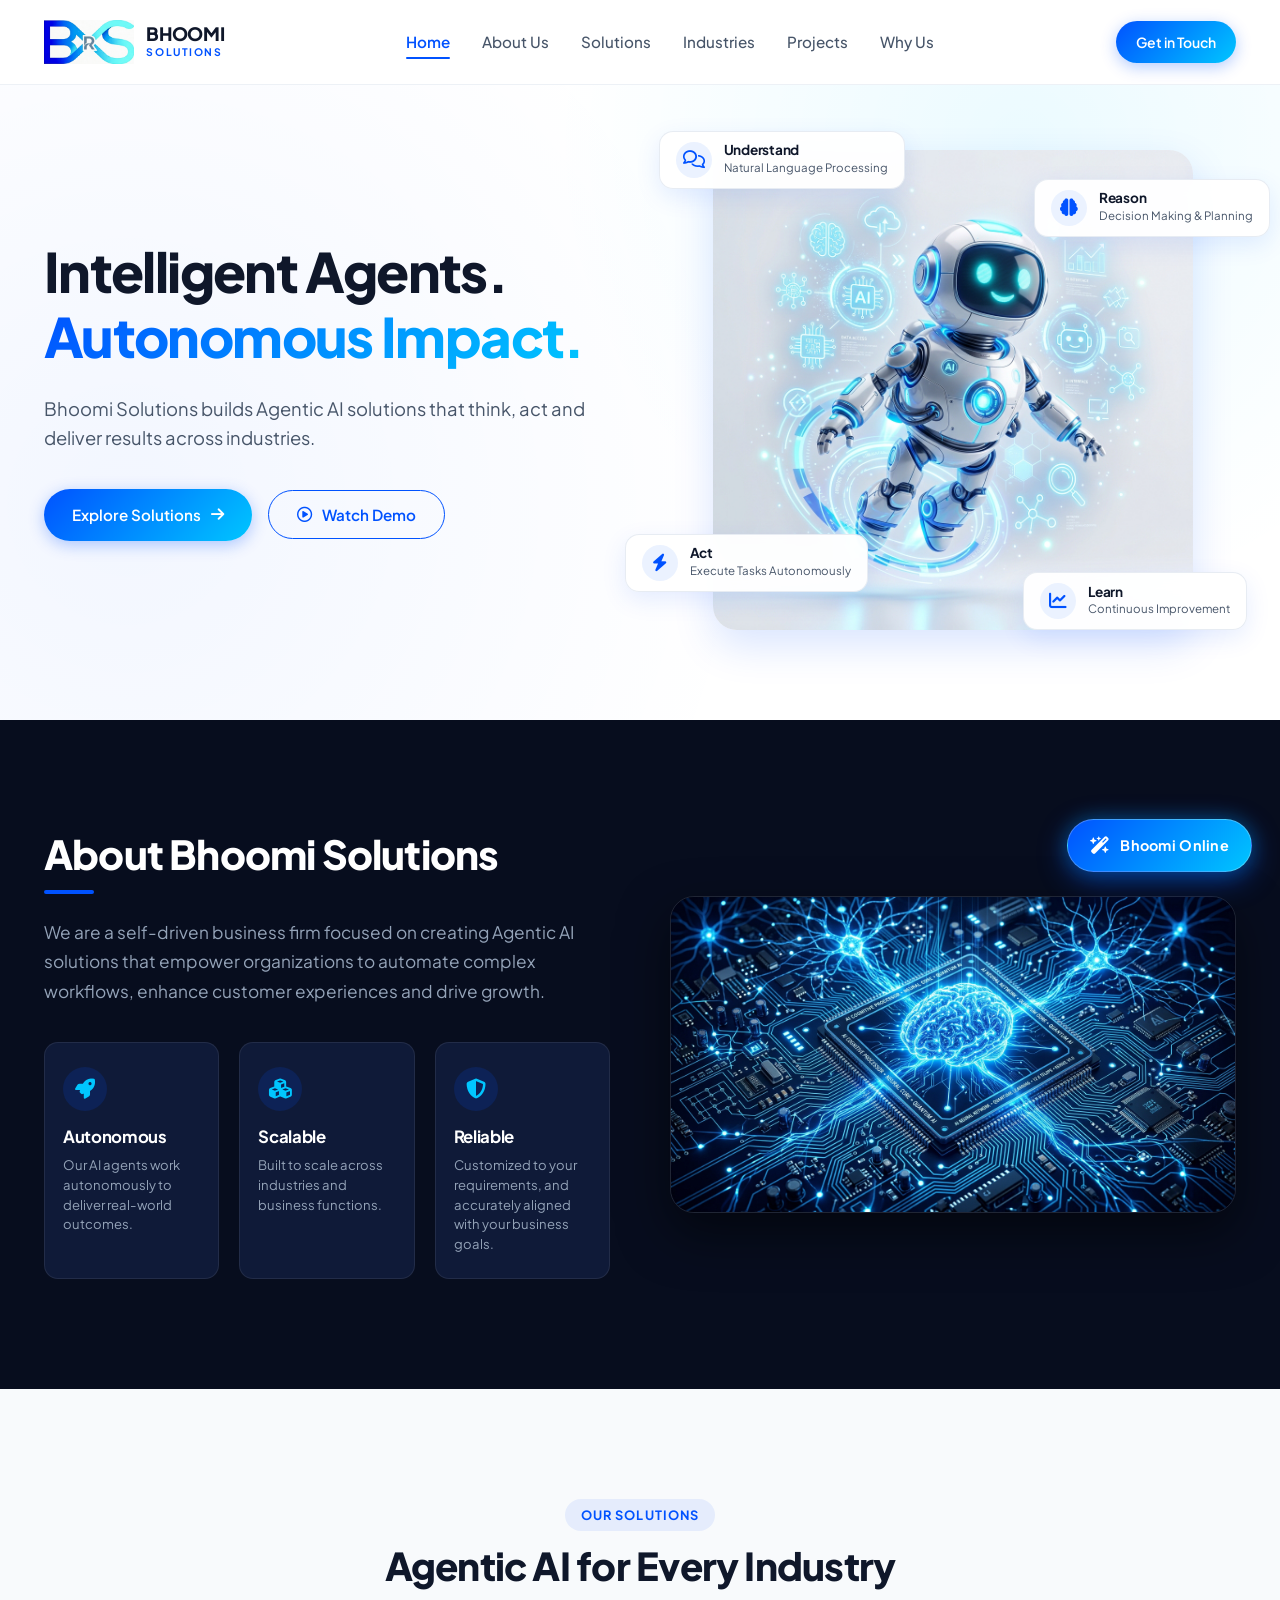
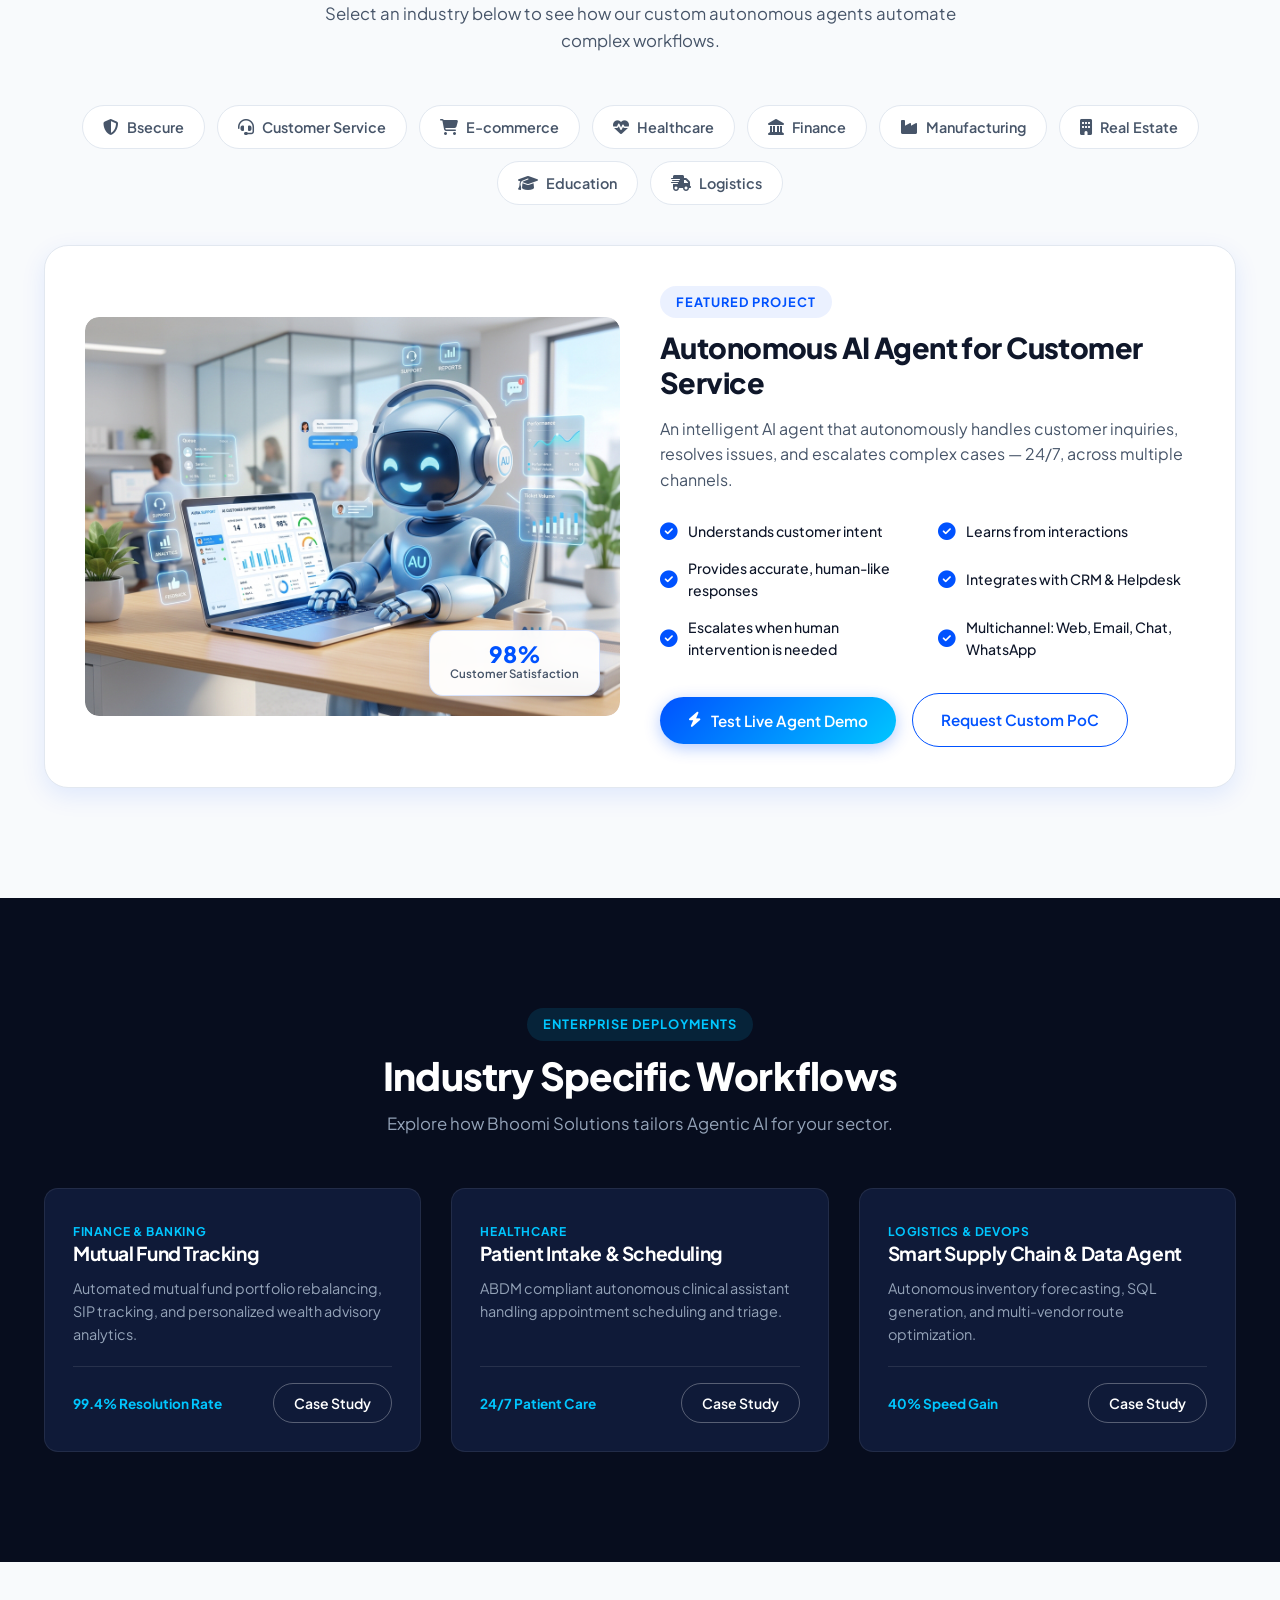
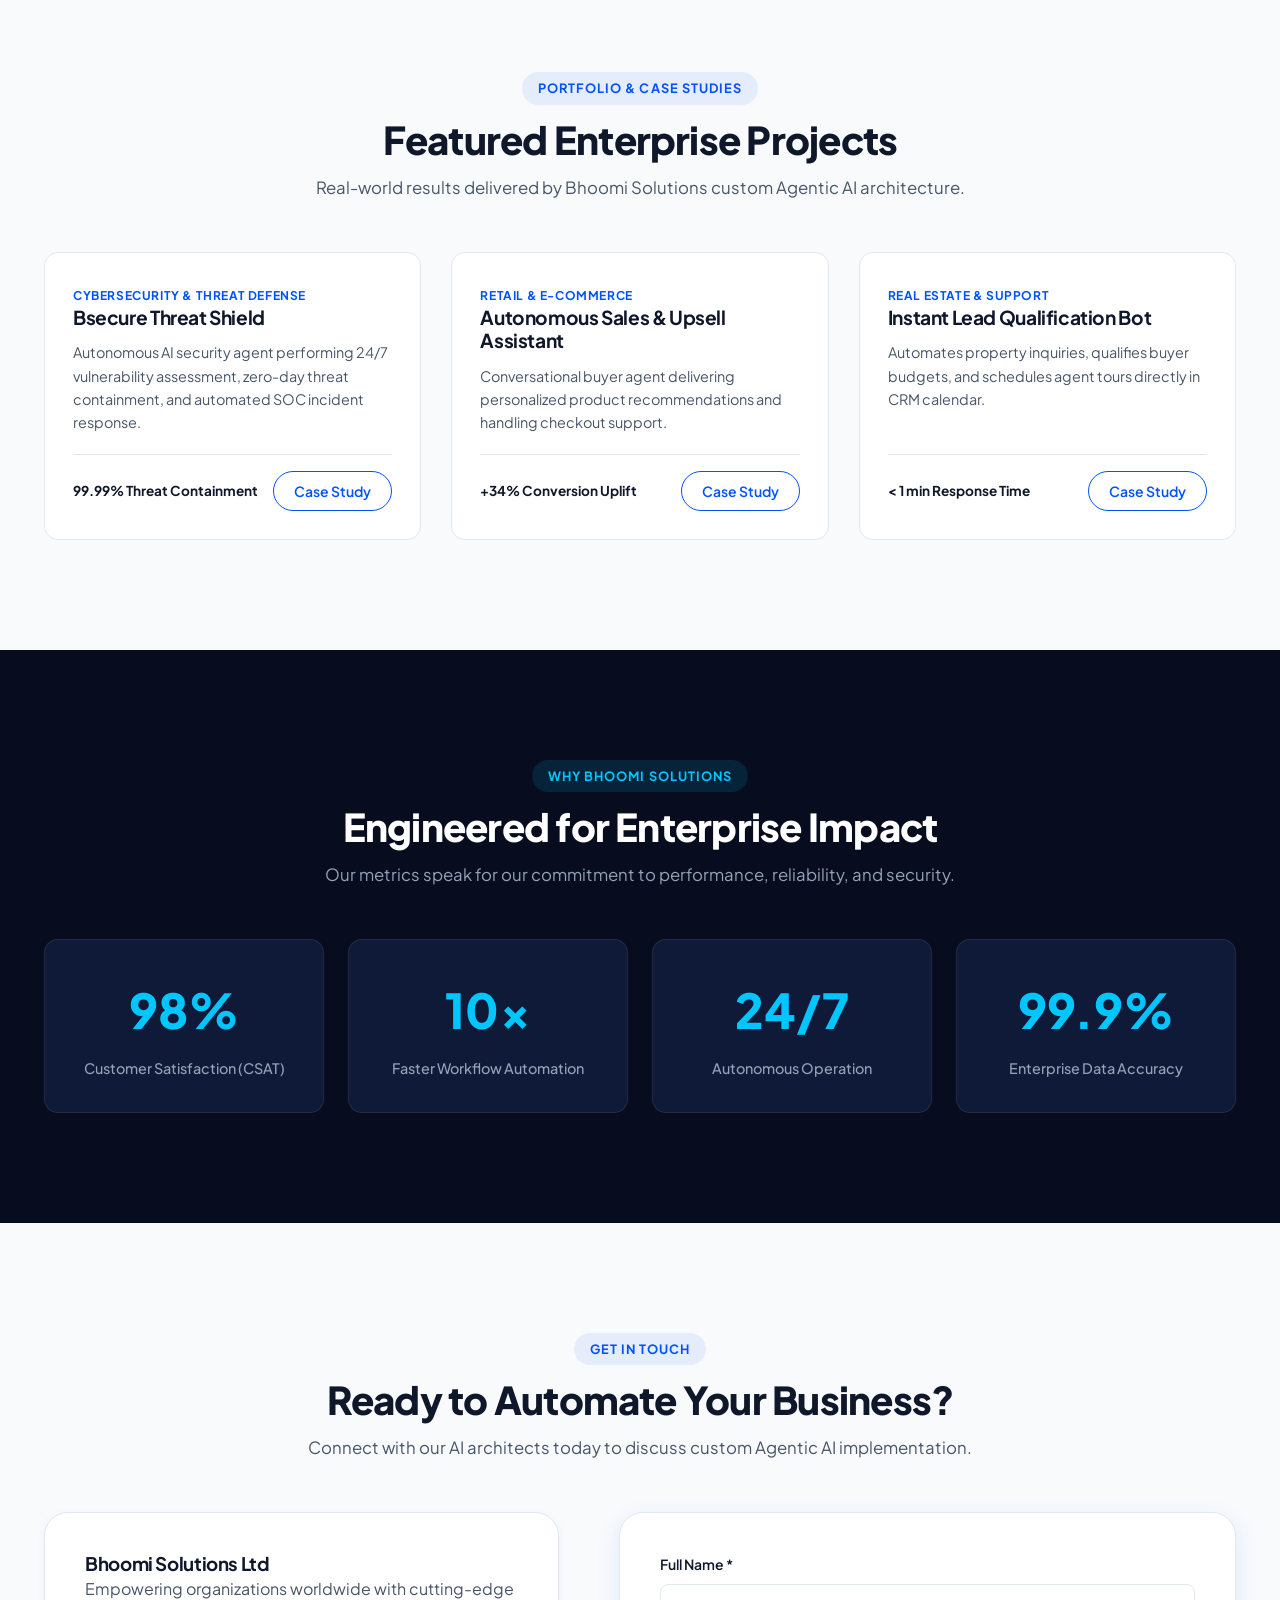
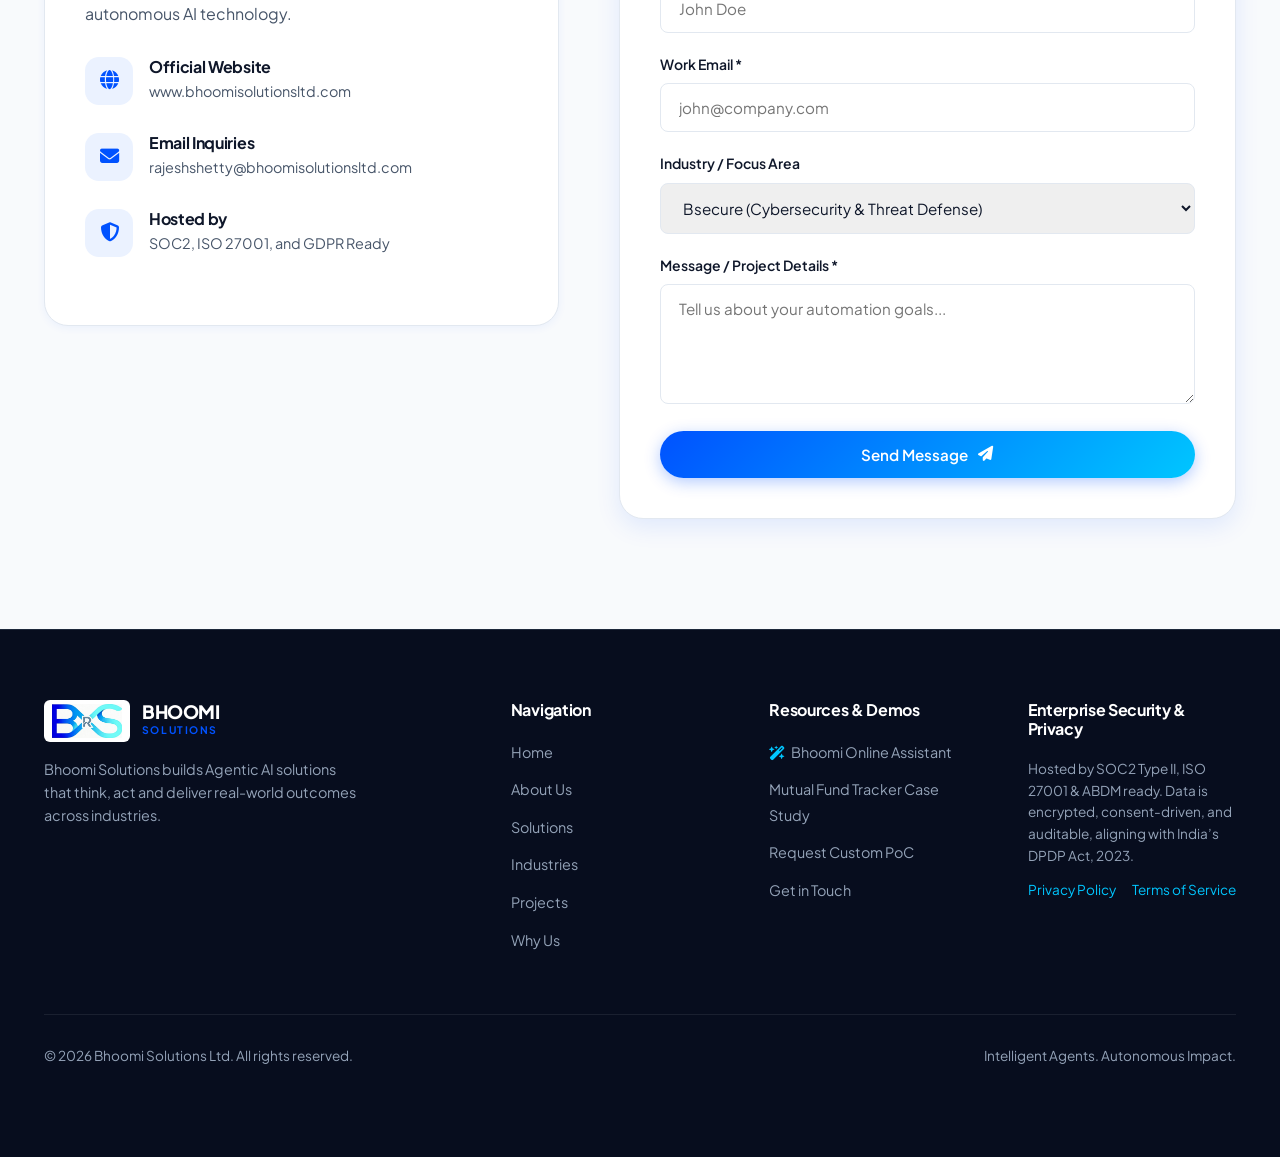
==== index.html @ 442f0873 "Add files via upload" ====
<!DOCTYPE html>
<html lang="en">
<head>
  <meta charset="UTF-8">
  <meta name="viewport" content="width=device-width, initial-scale=1.0">
  <title>Bhoomi Solutions | Intelligent Agents. Autonomous Impact.</title>
  <meta name="description" content="Bhoomi Solutions builds Agentic AI solutions that think, act, and deliver real-world autonomous outcomes across industries.">
  <meta name="keywords" content="Agentic AI, AI Solutions, Autonomous AI Agents, Enterprise Automation, Bhoomi Solutions">
  
  <!-- Canonical URL -->
  <link rel="canonical" href="https://www.bhoomisolutionsltd.com/">

  <!-- Open Graph / Social Media Preview Meta Tags -->
  <meta property="og:type" content="website">
  <meta property="og:url" content="https://www.bhoomisolutionsltd.com">
  <meta property="og:site_name" content="Bhoomi Solutions Ltd">
  <meta property="og:title" content="Bhoomi Solutions | Intelligent Agents. Autonomous Impact.">
  <meta property="og:description" content="Bhoomi Solutions builds Agentic AI solutions that think, act, and deliver real-world autonomous outcomes across industries.">
  <meta property="og:image" content="https://www.bhoomisolutionsltd.com/assets/images/bhoomi_logo.png">
  <meta name="twitter:card" content="summary_large_image">
  <meta name="twitter:title" content="Bhoomi Solutions | Intelligent Agents. Autonomous Impact.">
  <meta name="twitter:description" content="Bhoomi Solutions builds Agentic AI solutions that think, act, and deliver real-world autonomous outcomes across industries.">
  <meta name="twitter:image" content="https://www.bhoomisolutionsltd.com/assets/images/bhoomi_logo.png">

  <!-- Font Awesome Icons -->
  <link rel="stylesheet" href="https://cdnjs.cloudflare.com/ajax/libs/font-awesome/6.5.1/css/all.min.css" crossorigin="anonymous" referrerpolicy="no-referrer">
  <!-- Favicon -->
  <link rel="icon" type="image/png" href="assets/images/bhoomi_logo.png">
  <link rel="apple-touch-icon" href="assets/images/bhoomi_logo.png">
  
  <!-- JSON-LD Structured Data Schema for Google Rich Snippets -->
  <script type="application/ld+json">
  {
    "@context": "https://schema.org",
    "@type": "Organization",
    "name": "Bhoomi Solutions Ltd",
    "url": "https://www.bhoomisolutionsltd.com",
    "logo": "https://www.bhoomisolutionsltd.com/assets/images/bhoomi_logo.png",
    "description": "Bhoomi Solutions builds Agentic AI solutions that think, act, and deliver real-world autonomous outcomes across industries.",
    "email": "rajeshshetty@bhoomisolutionsltd.com",
    "knowsAbout": ["Agentic AI", "Autonomous AI Agents", "Mutual Fund Tracking AI", "ABDM Compliant Healthcare AI", "DPDP Act 2023 Security"],
    "sameAs": []
  }
  </script>

  <!-- Vercel Web Analytics & Speed Insights -->
  <script defer src="/_vercel/insights/script.js"></script>
  <script defer src="/_vercel/speed-insights/script.js"></script>

  <!-- Stylesheet -->
  <link rel="stylesheet" href="styles.css">
</head>
<body>

  <!-- HEADER / NAVBAR -->
  <header class="header" id="header">
    <div class="container nav-container">
      <a href="#home" class="logo">
        <div class="logo-icon">
          <img src="assets/images/bhoomi_logo.png" alt="Bhoomi Solutions Logo" class="brand-logo-img">
        </div>
        <div class="logo-text">
          <span class="logo-title">BHOOMI</span>
          <span class="logo-sub">SOLUTIONS</span>
        </div>
      </a>

      <!-- Header Tabs (Navigation Links) -->
      <ul class="nav-links" id="nav-links">
        <li><a href="#home" class="nav-link active">Home</a></li>
        <li><a href="#about" class="nav-link">About Us</a></li>
        <li><a href="#solutions" class="nav-link">Solutions</a></li>
        <li><a href="#industries" class="nav-link">Industries</a></li>
        <li><a href="#projects" class="nav-link">Projects</a></li>
        <li><a href="#why-us" class="nav-link">Why Us</a></li>
      </ul>

      <div class="nav-actions">
        <a href="#contact" class="btn btn-primary btn-sm">Get in Touch</a>
        <button class="mobile-toggle" id="mobile-toggle" aria-label="Toggle Menu">
          <i class="fa-solid fa-bars"></i>
        </button>
      </div>
    </div>
  </header>

  <!-- HERO SECTION -->
  <section class="hero" id="home">
    <div class="container hero-grid">
      <div class="hero-content">
        <h1 class="hero-title">
          Intelligent Agents. <br>
          <span class="text-gradient">Autonomous Impact.</span>
        </h1>
        <p class="hero-subtitle">
          Bhoomi Solutions builds Agentic AI solutions that think, act and deliver results across industries.
        </p>
        <div class="hero-cta">
          <a href="#solutions" class="btn btn-primary">
            Explore Solutions <i class="fa-solid fa-arrow-right"></i>
          </a>
          <button class="btn btn-outline" onclick="openDemoModal()">
            <i class="fa-regular fa-circle-play"></i> Watch Demo
          </button>
        </div>
      </div>

      <!-- Hero Visual with Interactive AI Nodes -->
      <div class="hero-visual-wrapper">
        <img src="assets/images/hero_robot.jpg" alt="Bhoomi Solutions AI Robot Mascot" class="hero-mascot-img">
        
        <!-- Node 1: Understand -->
        <div class="ai-node node-understand">
          <div class="ai-node-icon"><i class="fa-regular fa-comments"></i></div>
          <div class="ai-node-text">
            <h5>Understand</h5>
            <p>Natural Language Processing</p>
          </div>
        </div>

        <!-- Node 2: Reason -->
        <div class="ai-node node-reason">
          <div class="ai-node-icon"><i class="fa-solid fa-brain"></i></div>
          <div class="ai-node-text">
            <h5>Reason</h5>
            <p>Decision Making & Planning</p>
          </div>
        </div>

        <!-- Node 3: Act -->
        <div class="ai-node node-act">
          <div class="ai-node-icon"><i class="fa-solid fa-bolt"></i></div>
          <div class="ai-node-text">
            <h5>Act</h5>
            <p>Execute Tasks Autonomously</p>
          </div>
        </div>

        <!-- Node 4: Learn -->
        <div class="ai-node node-learn">
          <div class="ai-node-icon"><i class="fa-solid fa-chart-line"></i></div>
          <div class="ai-node-text">
            <h5>Learn</h5>
            <p>Continuous Improvement</p>
          </div>
        </div>
      </div>
    </div>
  </section>

  <!-- ABOUT SECTION (DARK NAVY THEME) -->
  <section class="section-dark" id="about">
    <div class="container about-grid">
      <div class="about-content">
        <h2 class="about-title">About Bhoomi Solutions</h2>
        <div class="title-underline"></div>
        <p class="about-description">
          We are a self-driven business firm focused on creating Agentic AI solutions that empower organizations to automate complex workflows, enhance customer experiences and drive growth.
        </p>

        <div class="about-pillars">
          <!-- Pillar 1 -->
          <div class="pillar-card">
            <div class="pillar-icon"><i class="fa-solid fa-rocket"></i></div>
            <h4 class="pillar-title">Autonomous</h4>
            <p class="pillar-text">Our AI agents work autonomously to deliver real-world outcomes.</p>
          </div>
          <!-- Pillar 2 -->
          <div class="pillar-card">
            <div class="pillar-icon"><i class="fa-solid fa-cubes"></i></div>
            <h4 class="pillar-title">Scalable</h4>
            <p class="pillar-text">Built to scale across industries and business functions.</p>
          </div>
          <!-- Pillar 3 -->
          <div class="pillar-card">
            <div class="pillar-icon"><i class="fa-solid fa-shield-halved"></i></div>
            <h4 class="pillar-title">Reliable</h4>
            <p class="pillar-text">Customized to your requirements, and accurately aligned with your business goals.</p>
          </div>
        </div>
      </div>

      <div class="about-visual-container">
        <img src="assets/images/about_chip.jpg" alt="Bhoomi Solutions Neural Chip Processor" class="about-chip-img" loading="lazy">
      </div>
    </div>
  </section>

  <!-- SOLUTIONS & INDUSTRIES SECTION -->
  <section class="section-light" id="solutions">
    <div class="container">
      <div class="section-header">
        <span class="pill-badge">OUR SOLUTIONS</span>
        <h2 class="section-title">Agentic AI for Every Industry</h2>
        <p class="section-subtitle">Select an industry below to see how our custom autonomous agents automate complex workflows.</p>
      </div>

      <!-- Industry Tabs Navigation Switcher -->
      <div class="tabs-navigation" id="industry-tabs">
        <button class="tab-btn" data-industry="bsecure">
          <i class="fa-solid fa-shield-halved"></i> Bsecure
        </button>
        <button class="tab-btn" data-industry="customer-service">
          <i class="fa-solid fa-headset"></i> Customer Service
        </button>
        <button class="tab-btn" data-industry="ecommerce">
          <i class="fa-solid fa-cart-shopping"></i> E-commerce
        </button>
        <button class="tab-btn" data-industry="healthcare">
          <i class="fa-solid fa-heart-pulse"></i> Healthcare
        </button>
        <button class="tab-btn" data-industry="finance">
          <i class="fa-solid fa-landmark"></i> Finance
        </button>
        <button class="tab-btn" data-industry="manufacturing">
          <i class="fa-solid fa-industry"></i> Manufacturing
        </button>
        <button class="tab-btn" data-industry="realestate">
          <i class="fa-solid fa-building"></i> Real Estate
        </button>
        <button class="tab-btn" data-industry="education">
          <i class="fa-solid fa-graduation-cap"></i> Education
        </button>
        <button class="tab-btn" data-industry="logistics">
          <i class="fa-solid fa-truck-fast"></i> Logistics
        </button>
      </div>

      <!-- Dynamic Featured Project Showcase Card -->
      <div class="featured-card" id="featured-card">
        <div class="featured-visual">
          <img src="assets/images/featured_bot.jpg" alt="Autonomous AI Agent Showcase" class="featured-img" id="featured-img" loading="lazy">
          <div class="metric-badge-floating">
            <div class="val" id="metric-val">98%</div>
            <div class="lbl" id="metric-lbl">Customer Satisfaction</div>
          </div>
        </div>

        <div class="featured-content">
          <span class="pill-badge" id="featured-pill">FEATURED PROJECT</span>
          <h3 id="featured-title">Autonomous AI Agent for Customer Service</h3>
          <p class="featured-desc" id="featured-desc">
            An intelligent AI agent that autonomously handles customer inquiries, resolves issues, and escalates complex cases — 24/7, across multiple channels.
          </p>

          <div class="checklist-grid" id="checklist-grid">
            <div class="check-item"><i class="fa-solid fa-circle-check"></i> <span>Understands customer intent</span></div>
            <div class="check-item"><i class="fa-solid fa-circle-check"></i> <span>Learns from interactions</span></div>
            <div class="check-item"><i class="fa-solid fa-circle-check"></i> <span>Provides accurate, human-like responses</span></div>
            <div class="check-item"><i class="fa-solid fa-circle-check"></i> <span>Integrates with CRM & Helpdesk</span></div>
            <div class="check-item"><i class="fa-solid fa-circle-check"></i> <span>Escalates when human intervention is needed</span></div>
            <div class="check-item"><i class="fa-solid fa-circle-check"></i> <span>Multichannel: Web, Email, Chat, WhatsApp</span></div>
          </div>

          <div class="hero-cta">
            <button class="btn btn-primary" id="test-live-demo-btn" onclick="openDemoModal('customer-service', true)">
              <i class="fa-solid fa-bolt"></i> Test Live Agent Demo
            </button>
            <a href="#contact" class="btn btn-outline">Request Custom PoC</a>
          </div>
        </div>
      </div>
    </div>
  </section>

  <!-- INDUSTRIES DEEP-DIVE GRID SECTION -->
  <section class="section-dark" id="industries">
    <div class="container">
      <div class="section-header" style="text-align: center;">
        <span class="pill-badge dark">ENTERPRISE DEPLOYMENTS</span>
        <h2 class="section-title" style="color: white;">Industry Specific Workflows</h2>
        <p class="section-subtitle" style="color: var(--text-light-muted);">Explore how Bhoomi Solutions tailors Agentic AI for your sector.</p>
      </div>

      <div class="projects-grid">
        <div class="project-card" style="background: var(--bg-dark-card); border-color: rgba(255,255,255,0.08);">
          <div>
            <span class="project-tag" style="color: var(--cyan-accent);">FINANCE & BANKING</span>
            <h4 style="color: white;">Mutual Fund Tracking</h4>
            <p style="color: var(--text-light-muted);">Automated mutual fund portfolio rebalancing, SIP tracking, and personalized wealth advisory analytics.</p>
          </div>
          <div class="project-footer" style="border-color: rgba(255,255,255,0.1);">
            <span class="project-metric" style="color: var(--cyan-accent);">99.4% Resolution Rate</span>
            <button class="btn btn-outline-white btn-sm" onclick="openCaseStudyModal('finance')">Case Study</button>
          </div>
        </div>

        <div class="project-card" style="background: var(--bg-dark-card); border-color: rgba(255,255,255,0.08);">
          <div>
            <span class="project-tag" style="color: var(--cyan-accent);">HEALTHCARE</span>
            <h4 style="color: white;">Patient Intake & Scheduling</h4>
            <p style="color: var(--text-light-muted);">ABDM compliant autonomous clinical assistant handling appointment scheduling and triage.</p>
          </div>
          <div class="project-footer" style="border-color: rgba(255,255,255,0.1);">
            <span class="project-metric" style="color: var(--cyan-accent);">24/7 Patient Care</span>
            <button class="btn btn-outline-white btn-sm" onclick="openCaseStudyModal('healthcare')">Case Study</button>
          </div>
        </div>

        <div class="project-card" style="background: var(--bg-dark-card); border-color: rgba(255,255,255,0.08);">
          <div>
            <span class="project-tag" style="color: var(--cyan-accent);">LOGISTICS & DEVOPS</span>
            <h4 style="color: white;">Smart Supply Chain & Data Agent</h4>
            <p style="color: var(--text-light-muted);">Autonomous inventory forecasting, SQL generation, and multi-vendor route optimization.</p>
          </div>
          <div class="project-footer" style="border-color: rgba(255,255,255,0.1);">
            <span class="project-metric" style="color: var(--cyan-accent);">40% Speed Gain</span>
            <button class="btn btn-outline-white btn-sm" onclick="openCaseStudyModal('logistics')">Case Study</button>
          </div>
        </div>
      </div>
    </div>
  </section>

  <!-- PROJECTS & CASE STUDIES SECTION -->
  <section class="section-light" id="projects">
    <div class="container">
      <div class="section-header">
        <span class="pill-badge">PORTFOLIO & CASE STUDIES</span>
        <h2 class="section-title">Featured Enterprise Projects</h2>
        <p class="section-subtitle">Real-world results delivered by Bhoomi Solutions custom Agentic AI architecture.</p>
      </div>

      <div class="projects-grid">
        <div class="project-card">
          <div>
            <span class="project-tag">CYBERSECURITY & THREAT DEFENSE</span>
            <h4>Bsecure Threat Shield</h4>
            <p>Autonomous AI security agent performing 24/7 vulnerability assessment, zero-day threat containment, and automated SOC incident response.</p>
          </div>
          <div class="project-footer">
            <span class="project-metric">99.99% Threat Containment</span>
            <button class="btn btn-outline btn-sm" onclick="openCaseStudyModal('bsecure')">Case Study</button>
          </div>
        </div>

        <div class="project-card">
          <div>
            <span class="project-tag">RETAIL & E-COMMERCE</span>
            <h4>Autonomous Sales & Upsell Assistant</h4>
            <p>Conversational buyer agent delivering personalized product recommendations and handling checkout support.</p>
          </div>
          <div class="project-footer">
            <span class="project-metric">+34% Conversion Uplift</span>
            <button class="btn btn-outline btn-sm" onclick="openCaseStudyModal('ecommerce')">Case Study</button>
          </div>
        </div>

        <div class="project-card">
          <div>
            <span class="project-tag">REAL ESTATE & SUPPORT</span>
            <h4>Instant Lead Qualification Bot</h4>
            <p>Automates property inquiries, qualifies buyer budgets, and schedules agent tours directly in CRM calendar.</p>
          </div>
          <div class="project-footer">
            <span class="project-metric">< 1 min Response Time</span>
            <button class="btn btn-outline btn-sm" onclick="openCaseStudyModal('realestate')">Case Study</button>
          </div>
        </div>
      </div>
    </div>
  </section>

  <!-- WHY US SECTION -->
  <section class="section-dark" id="why-us">
    <div class="container">
      <div class="section-header" style="text-align: center;">
        <span class="pill-badge dark">WHY BHOOMI SOLUTIONS</span>
        <h2 class="section-title" style="color: white;">Engineered for Enterprise Impact</h2>
        <p class="section-subtitle" style="color: var(--text-light-muted);">Our metrics speak for our commitment to performance, reliability, and security.</p>
      </div>

      <div class="metrics-row">
        <div class="metric-card">
          <div class="metric-num">98%</div>
          <div class="metric-label">Customer Satisfaction (CSAT)</div>
        </div>
        <div class="metric-card">
          <div class="metric-num">10x</div>
          <div class="metric-label">Faster Workflow Automation</div>
        </div>
        <div class="metric-card">
          <div class="metric-num">24/7</div>
          <div class="metric-label">Autonomous Operation</div>
        </div>
        <div class="metric-card">
          <div class="metric-num">99.9%</div>
          <div class="metric-label">Enterprise Data Accuracy</div>
        </div>
      </div>
    </div>
  </section>

  <!-- CONTACT SECTION -->
  <section class="section-light" id="contact">
    <div class="container">
      <div class="section-header">
        <span class="pill-badge">GET IN TOUCH</span>
        <h2 class="section-title">Ready to Automate Your Business?</h2>
        <p class="section-subtitle">Connect with our AI architects today to discuss custom Agentic AI implementation.</p>
      </div>

      <div class="contact-grid">
        <div class="contact-info-card">
          <h3>Bhoomi Solutions Ltd</h3>
          <p style="color: var(--text-muted); margin-bottom: 30px;">
            Empowering organizations worldwide with cutting-edge autonomous AI technology.
          </p>

          <div class="contact-item">
            <div class="contact-icon"><i class="fa-solid fa-globe"></i></div>
            <div class="contact-text">
              <h5>Official Website</h5>
              <p>www.bhoomisolutionsltd.com</p>
            </div>
          </div>

          <div class="contact-item">
            <div class="contact-icon"><i class="fa-solid fa-envelope"></i></div>
            <div class="contact-text">
              <h5>Email Inquiries</h5>
              <p><a href="mailto:rajeshshetty@bhoomisolutionsltd.com" style="color: var(--text-muted); text-decoration: none; transition: var(--transition);">rajeshshetty@bhoomisolutionsltd.com</a></p>
            </div>
          </div>

          <div class="contact-item">
            <div class="contact-icon"><i class="fa-solid fa-shield-halved"></i></div>
            <div class="contact-text">
              <h5>Hosted by</h5>
              <p>SOC2, ISO 27001, and GDPR Ready</p>
            </div>
          </div>
        </div>

        <form class="contact-form" id="contact-form" onsubmit="handleFormSubmit(event)">
          <!-- Form Inline Alert Message Container -->
          <div id="form-status-alert" style="display: none; padding: 12px 16px; border-radius: 8px; margin-bottom: 16px; font-size: 0.9rem; font-weight: 500;"></div>

          <div class="form-group">
            <label for="name">Full Name *</label>
            <input type="text" id="name" class="form-control" placeholder="John Doe" required>
          </div>

          <div class="form-group">
            <label for="email">Work Email *</label>
            <input type="email" id="email" class="form-control" placeholder="john@company.com" required>
          </div>

          <div class="form-group">
            <label for="industry-select">Industry / Focus Area</label>
            <select id="industry-select" class="form-control">
              <option value="Bsecure">Bsecure (Cybersecurity & Threat Defense)</option>
              <option value="Customer Service">Customer Service</option>
              <option value="E-commerce">E-commerce</option>
              <option value="Healthcare">Healthcare</option>
              <option value="Finance">Finance & Banking</option>
              <option value="Manufacturing">Manufacturing</option>
              <option value="Real Estate">Real Estate</option>
              <option value="Education">Education & E-Learning</option>
              <option value="Logistics">Logistics</option>
            </select>
          </div>

          <div class="form-group">
            <label for="message">Message / Project Details *</label>
            <textarea id="message" class="form-control" placeholder="Tell us about your automation goals..." required></textarea>
          </div>

          <button type="submit" id="contact-submit-btn" class="btn btn-primary" style="width: 100%;">
            Send Message <i class="fa-solid fa-paper-plane"></i>
          </button>
        </form>
      </div>
    </div>
  </section>

  <!-- FOOTER -->
  <footer class="footer">
    <div class="container">
      <div class="footer-grid">
        <div class="footer-brand">
          <a href="#home" class="logo">
            <div class="logo-icon">
              <img src="assets/images/bhoomi_logo.png" alt="Bhoomi Solutions Logo" class="brand-logo-img footer-logo-img">
            </div>
            <div class="logo-text">
              <span class="logo-title" style="color: white;">BHOOMI</span>
              <span class="logo-sub">SOLUTIONS</span>
            </div>
          </a>
          <p>Bhoomi Solutions builds Agentic AI solutions that think, act and deliver real-world outcomes across industries.</p>
        </div>

        <div>
          <h5 class="footer-title">Navigation</h5>
          <ul class="footer-links">
            <li><a href="#home">Home</a></li>
            <li><a href="#about">About Us</a></li>
            <li><a href="#solutions">Solutions</a></li>
            <li><a href="#industries">Industries</a></li>
            <li><a href="#projects">Projects</a></li>
            <li><a href="#why-us">Why Us</a></li>
          </ul>
        </div>

        <div>
          <h5 class="footer-title">Resources & Demos</h5>
          <ul class="footer-links">
            <li><a href="javascript:void(0)" onclick="openDemoModal();"><i class="fa-solid fa-wand-magic-sparkles" style="color: var(--cyan-accent); margin-right: 4px;"></i> Bhoomi Online Assistant</a></li>
            <li><a href="#projects" onclick="openCaseStudyModal('finance');">Mutual Fund Tracker Case Study</a></li>
            <li><a href="#contact" onclick="openContactForm('General');">Request Custom PoC</a></li>
            <li><a href="#contact">Get in Touch</a></li>
          </ul>
        </div>

        <div>
          <h5 class="footer-title">Enterprise Security & Privacy</h5>
          <p style="font-size: 0.85rem; color: var(--text-light-muted); line-height: 1.6; margin-bottom: 12px;">
            Hosted by SOC2 Type II, ISO 27001 & ABDM ready. Data is encrypted, consent-driven, and auditable, aligning with India’s DPDP Act, 2023.
          </p>
          <div style="font-size: 0.85rem;">
            <a href="privacy.html" style="color: var(--cyan-accent); margin-right: 14px; text-decoration: none;">Privacy Policy</a>
            <a href="terms.html" style="color: var(--cyan-accent); text-decoration: none;">Terms of Service</a>
          </div>
        </div>
      </div>

      <div class="footer-bottom">
        <p>&copy; 2026 Bhoomi Solutions Ltd. All rights reserved.</p>
        <p>Intelligent Agents. Autonomous Impact.</p>
      </div>
    </div>
  </footer>

  <!-- LEGAL & PRIVACY MODAL -->
  <div class="modal-overlay" id="legal-modal">
    <div class="modal-card" style="max-width: 680px; max-height: 85vh; overflow-y: auto;">
      <button class="modal-close" onclick="closeLegalModal()"><i class="fa-solid fa-xmark"></i></button>
      <span class="pill-badge" id="legal-tag" style="margin-bottom: 12px;">ENTERPRISE COMPLIANCE</span>
      <h3 style="color: var(--text-main); margin-bottom: 12px; font-size: 1.6rem;" id="legal-title">Privacy Policy</h3>
      <div style="color: var(--text-muted); font-size: 0.9rem; line-height: 1.7;" id="legal-content">
        <!-- Content populated by JS -->
      </div>
      <div style="margin-top: 24px; text-align: right;">
        <button class="btn btn-primary btn-sm" onclick="closeLegalModal()">Close</button>
      </div>
    </div>
  </div>

  <!-- DEDICATED CASE STUDY SHOWCASE MODAL -->
  <div class="modal-overlay" id="casestudy-modal">
    <div class="modal-card" style="max-width: 680px;">
      <button class="modal-close" onclick="closeCaseStudyModal()"><i class="fa-solid fa-xmark"></i></button>
      <span class="pill-badge" id="cs-tag" style="margin-bottom: 12px;">FINANCIAL SERVICES</span>
      <h3 style="color: var(--text-main); margin-bottom: 6px; font-size: 1.6rem;" id="cs-title">Case Study Title</h3>
      <p style="color: var(--primary); font-weight: 600; font-size: 0.9rem; margin-bottom: 20px;" id="cs-client">Client Sector</p>

      <div style="background: var(--bg-alt); padding: 22px; border-radius: var(--radius-md); border: 1px solid var(--border-light); margin-bottom: 20px;">
        <h4 style="font-size: 0.95rem; margin-bottom: 6px; color: var(--text-main); display: flex; align-items: center; gap: 8px;">
          <i class="fa-solid fa-triangle-exclamation" style="color: #FF6B81;"></i> Enterprise Challenge:
        </h4>
        <p style="font-size: 0.88rem; color: var(--text-muted); margin-bottom: 16px; line-height: 1.6;" id="cs-challenge">Challenge description...</p>

        <h4 style="font-size: 0.95rem; margin-bottom: 6px; color: var(--text-main); display: flex; align-items: center; gap: 8px;">
          <i class="fa-solid fa-bolt" style="color: var(--primary);"></i> Bhoomi Agentic AI Solution:
        </h4>
        <p style="font-size: 0.88rem; color: var(--text-muted); margin-bottom: 16px; line-height: 1.6;" id="cs-solution">Solution description...</p>

        <h4 style="font-size: 0.95rem; margin-bottom: 10px; color: var(--text-main); display: flex; align-items: center; gap: 8px;">
          <i class="fa-solid fa-list-check" style="color: var(--primary);"></i> Implementation Highlights:
        </h4>
        <div id="cs-highlights" style="margin-bottom: 8px;"></div>
      </div>

      <div style="display: grid; grid-template-columns: repeat(3, 1fr); gap: 14px; margin-bottom: 24px;" id="cs-metrics">
        <!-- Dynamic Metrics -->
      </div>

      <div style="display: flex; gap: 12px;">
        <button class="btn btn-primary" style="flex: 1;" onclick="closeCaseStudyModal(); openContactForm('Case Study Inquiry');">
          Request Custom PoC <i class="fa-solid fa-arrow-right"></i>
        </button>
        <button class="btn btn-outline" onclick="closeCaseStudyModal()">Close</button>
      </div>
    </div>
  </div>

  <!-- BHOOMI ONLINE AI ASSISTANT MODAL -->
  <div class="modal-overlay" id="demo-modal">
    <div class="modal-card demo-modal-card" id="demo-modal-card">
      <!-- Demo Studio Header -->
      <div class="demo-studio-header">
        <div class="demo-studio-brand">
          <div class="logo-icon" style="background: var(--gradient-primary); width: 32px; height: 32px; border-radius: 8px; display: flex; align-items: center; justify-content: center;">
            <i class="fa-solid fa-comments" style="color: white; font-size: 1rem;"></i>
          </div>
          <div>
            <h4 style="font-size: 1.05rem; font-weight: 800; color: #FFFFFF; line-height: 1.1;">Bhoomi Online</h4>
            <span style="font-size: 0.72rem; color: var(--cyan-accent); font-weight: 600;">Interactive AI Assistant • Bhoomi Solutions</span>
          </div>
          <span class="demo-studio-badge"><span class="pulse-dot"></span> Bhoomi Online (Active)</span>
        </div>

        <!-- Mode Navigation Tabs -->
        <div class="demo-mode-tabs">
          <button class="demo-mode-btn active" data-tab="playground" onclick="switchDemoTab('playground')">
            <i class="fa-solid fa-comments"></i> Bhoomi Chat Assistant
          </button>
          <button class="demo-mode-btn" data-tab="guided" onclick="switchDemoTab('guided')">
            <i class="fa-solid fa-circle-play"></i> Architecture Tour
          </button>
        </div>

        <!-- Header Actions -->
        <div class="demo-header-actions">
          <button class="demo-icon-btn" id="fullscreen-toggle" onclick="toggleDemoFullscreen()" title="Toggle Fullscreen">
            <i class="fa-solid fa-expand"></i>
          </button>
          <button class="modal-close" onclick="closeDemoModal()" title="Close Bhoomi Online" style="position: static; width: 36px; height: 36px;">
            <i class="fa-solid fa-xmark"></i>
          </button>
        </div>
      </div>

      <!-- Demo Studio Body -->
      <div class="demo-studio-body">
        
        <!-- TAB 1: LIVE BHOOMI ONLINE CHAT PLAYGROUND -->
        <div id="tab-playground" class="demo-tab-content" style="display: flex; flex-direction: column; flex: 1; overflow: hidden;">
          <!-- Topic Selector Navigation Bar -->
          <div class="demo-scenario-nav">
            <button class="scenario-chip active" data-scenario="general" onclick="selectScenario('general')">
              <i class="fa-solid fa-wand-magic-sparkles"></i> Overview & Solutions
            </button>
            <button class="scenario-chip" data-scenario="bsecure" onclick="selectScenario('bsecure')">
              <i class="fa-solid fa-shield-halved"></i> Bsecure Shield
            </button>
            <button class="scenario-chip" data-scenario="finance" onclick="selectScenario('finance')">
              <i class="fa-solid fa-chart-line"></i> Mutual Fund Tracker
            </button>
            <button class="scenario-chip" data-scenario="customer-service" onclick="selectScenario('customer-service')">
              <i class="fa-solid fa-headset"></i> Customer Service
            </button>
            <button class="scenario-chip" data-scenario="healthcare" onclick="selectScenario('healthcare')">
              <i class="fa-solid fa-user-doctor"></i> Healthcare Triage
            </button>
            <button class="scenario-chip" data-scenario="ecommerce" onclick="selectScenario('ecommerce')">
              <i class="fa-solid fa-bag-shopping"></i> E-Commerce Assistant
            </button>
            <button class="scenario-chip" data-scenario="devops" onclick="selectScenario('devops')">
              <i class="fa-solid fa-code"></i> DevOps & SQL
            </button>
          </div>

          <!-- Main Workspace Grid -->
          <div class="demo-workspace-grid">
            
            <!-- Left Console: Interactive Chat & Reasoning Stream -->
            <div class="demo-console-panel">
              <div class="demo-console-header">
                <div class="demo-agent-pill">
                  <i class="fa-solid fa-robot"></i>
                  <span id="active-agent-name">Bhoomi Online AI Assistant</span>
                </div>
                <div style="display: flex; gap: 8px; align-items: center;">
                  <button class="btn-outline-white btn-sm" id="voice-speaker-btn" onclick="toggleVoiceAudio()" style="padding: 3px 8px; font-size: 0.72rem; border-radius: 4px; color: #00FF87;" title="Optional Voice Response">
                    <i class="fa-solid fa-volume-high"></i> Voice Audio: On
                  </button>
                  <button class="btn-outline-white btn-sm" onclick="resetActiveScenario()" style="padding: 3px 8px; font-size: 0.72rem; border-radius: 4px;" title="Clear Chat">
                    <i class="fa-solid fa-rotate-right"></i> Clear Chat
                  </button>
                </div>
              </div>

              <!-- Quick Prompt Suggestions Chips -->
              <div class="demo-prompt-chips-wrap" id="demo-prompt-chips-wrap">
                <!-- Dynamically populated by JS -->
              </div>

              <!-- Chat Messages Stream -->
              <div class="demo-chat-messages" id="demo-chat-messages">
                <!-- Dynamically populated messages -->
              </div>

              <!-- Prompt Input Bar -->
              <div class="demo-input-bar-wrap">
                <form class="demo-input-form" id="demo-chat-form" onsubmit="handleDemoPromptSubmit(event)">
                  <input type="text" id="demo-user-input" class="demo-input-field" placeholder="Ask Bhoomi Online anything about our website, solutions, or Mutual Fund Tracker..." autocomplete="off">
                  <button type="button" class="demo-icon-btn" id="voice-mic-btn" onclick="toggleVoiceInput()" title="Optional Voice Input (Click to Speak)" style="border-radius: 50%;">
                    <i class="fa-solid fa-microphone" id="voice-icon"></i>
                  </button>
                  <button type="submit" class="demo-send-btn" title="Send Question to Bhoomi Online">
                    <i class="fa-solid fa-paper-plane"></i>
                  </button>
                </form>
              </div>
            </div>

          </div>
        </div>

        <!-- TAB 2: GUIDED VIDEO & ARCHITECTURE WALKTHROUGH -->
        <div id="tab-guided" class="demo-tab-content" style="display: none; flex-direction: column; flex: 1; overflow-y: auto;">
          <div class="demo-guided-tour-view">
            <div class="tour-video-stage">
              <span class="pill-badge dark" id="tour-chapter-badge">CHAPTER 1: ARCHITECTURE OVERVIEW</span>
              <h3 id="tour-chapter-title" style="font-size: 1.6rem; margin: 14px 0 8px 0; color: #FFFFFF;">How Bhoomi Autonomous Multi-Agent Swarms Work</h3>
              <p id="tour-chapter-desc" style="color: var(--text-light-muted); max-width: 650px; font-size: 0.95rem; margin-bottom: 24px;">
                Watch how incoming customer intent is decomposed into discrete tasks, dispatched to specialized micro-agents, and executed with deterministic enterprise safety.
              </p>

              <!-- Animated Microservice Flow Graph -->
              <div class="tour-animation-nodes">
                <div class="tour-node" id="tour-node-1"><i class="fa-solid fa-user"></i> Enterprise Ingestion</div>
                <div class="tour-node-arrow"><i class="fa-solid fa-arrow-right"></i></div>
                <div class="tour-node" id="tour-node-2"><i class="fa-solid fa-brain"></i> Vector RAG Retrieval</div>
                <div class="tour-node-arrow"><i class="fa-solid fa-arrow-right"></i></div>
                <div class="tour-node" id="tour-node-3"><i class="fa-solid fa-bolt"></i> Autonomous API Execution</div>
                <div class="tour-node-arrow"><i class="fa-solid fa-arrow-right"></i></div>
                <div class="tour-node" id="tour-node-4"><i class="fa-solid fa-check-double"></i> Verified Outcome</div>
              </div>

              <!-- Interactive Timeline Indicator -->
              <div class="tour-chapter-timeline">
                <div class="timeline-step active" onclick="setTourChapter(0)"></div>
                <div class="timeline-step" onclick="setTourChapter(1)"></div>
                <div class="timeline-step" onclick="setTourChapter(2)"></div>
                <div class="timeline-step" onclick="setTourChapter(3)"></div>
              </div>

              <!-- Tour Controls -->
              <div class="tour-controls-bar">
                <button class="btn btn-outline-white btn-sm" onclick="prevTourChapter()"><i class="fa-solid fa-backward-step"></i> Previous</button>
                <button class="btn btn-primary btn-sm" id="tour-play-btn" onclick="toggleTourPlayback()"><i class="fa-solid fa-pause"></i> Auto-Play Active</button>
                <button class="btn btn-outline-white btn-sm" onclick="nextTourChapter()">Next <i class="fa-solid fa-forward-step"></i></button>
              </div>
            </div>
          </div>
        </div>
      </div>

      <!-- Demo Studio Footer -->
      <div class="demo-studio-footer">
        <div class="demo-studio-footer-text">
          <span>💬 <strong>Have a custom inquiry or complex request?</strong> Get in touch with our team.</span>
        </div>
        <div style="display: flex; gap: 12px;">
          <button class="btn btn-outline-white btn-sm" onclick="closeDemoModal()">Close Chat</button>
          <button class="btn btn-primary btn-sm" onclick="bookEnterpriseDemoFromModal()">
            <i class="fa-solid fa-paper-plane"></i> Get in Touch
          </button>
        </div>
      </div>

    </div>
  </div>

  <!-- FLOATING QUICK ACCESS BHOOMI ONLINE BEACON -->
  <div class="floating-demo-beacon" onclick="openDemoModal()" title="Bhoomi Online AI Assistant">
    <i class="fa-solid fa-wand-magic-sparkles"></i>
    <span>Bhoomi Online</span>
  </div>

  <!-- JavaScript -->
  <script src="main.js?v=20260925_lead_key_v2"></script>
</body>
</html>
---- styles.css ----
/* ==========================================================================
   BHOOMI SOLUTIONS - CSS DESIGN SYSTEM & STYLESHEET
   Brand Colors: Royal Electric Blue (#0052FF), Cyan (#00C6FF), Navy (#070D1E)
   ========================================================================== */

@import url('https://fonts.googleapis.com/css2?family=Plus+Jakarta+Sans:wght@400;500;600;700;800&family=Inter:wght@300;400;500;600;700&display=swap');

:root {
  /* Brand Palette */
  --primary: #0052FF;
  --primary-hover: #0040CC;
  --primary-light: #EBF2FF;
  --cyan-accent: #00C6FF;
  --gradient-primary: linear-gradient(135deg, #0052FF 0%, #00C6FF 100%);
  --gradient-hover: linear-gradient(135deg, #0040CC 0%, #00A6E0 100%);
  --gradient-dark: linear-gradient(180deg, #070D1E 0%, #0D1733 100%);
  
  /* Backgrounds */
  --bg-body: #FFFFFF;
  --bg-alt: #F8FAFC;
  --bg-dark: #070D1E;
  --bg-dark-card: #0F1A38;
  --bg-card-light: #FFFFFF;

  /* Typography Colors */
  --text-main: #0F172A;
  --text-muted: #475569;
  --text-light-muted: #94A3B8;
  --text-white: #FFFFFF;
  
  /* Borders & Shadows */
  --border-light: #E2E8F0;
  --border-dark: #1E293B;
  --shadow-sm: 0 2px 8px rgba(0, 82, 255, 0.06);
  --shadow-md: 0 8px 24px rgba(0, 82, 255, 0.1);
  --shadow-lg: 0 16px 40px rgba(0, 82, 255, 0.15);
  --shadow-dark: 0 20px 50px rgba(0, 0, 0, 0.5);

  /* Radius & Transitions */
  --radius-sm: 8px;
  --radius-md: 14px;
  --radius-lg: 24px;
  --radius-full: 9999px;
  --transition: all 0.3s cubic-bezier(0.4, 0, 0.2, 1);
}

/* Reset & Base Styles */
*, *::before, *::after {
  box-sizing: border-box;
  margin: 0;
  padding: 0;
}

html {
  scroll-behavior: smooth;
  font-family: 'Plus Jakarta Sans', 'Inter', sans-serif;
  color: var(--text-main);
  background-color: var(--bg-body);
  line-height: 1.6;
}

body {
  overflow-x: hidden;
  -webkit-font-smoothing: antialiased;
}

/* Container Utility */
.container {
  width: 100%;
  max-width: 1240px;
  margin: 0 auto;
  padding: 0 24px;
}

/* Typography Helpers */
h1, h2, h3, h4, h5, h6 {
  font-weight: 700;
  line-height: 1.2;
  letter-spacing: -0.02em;
}

.text-gradient {
  background: var(--gradient-primary);
  -webkit-background-clip: text;
  -webkit-text-fill-color: transparent;
}

.pill-badge {
  display: inline-flex;
  align-items: center;
  gap: 8px;
  padding: 6px 16px;
  border-radius: var(--radius-full);
  font-size: 0.8rem;
  font-weight: 700;
  letter-spacing: 0.08em;
  text-transform: uppercase;
  background: rgba(0, 82, 255, 0.08);
  color: var(--primary);
}

.pill-badge.dark {
  background: rgba(0, 198, 255, 0.12);
  color: var(--cyan-accent);
}

/* Buttons */
.btn {
  display: inline-flex;
  align-items: center;
  justify-content: center;
  gap: 10px;
  padding: 14px 28px;
  border-radius: var(--radius-full);
  font-family: inherit;
  font-size: 0.95rem;
  font-weight: 600;
  text-decoration: none;
  cursor: pointer;
  border: none;
  transition: var(--transition);
  white-space: nowrap;
}

.btn-primary {
  background: var(--gradient-primary);
  color: var(--text-white);
  box-shadow: 0 4px 16px rgba(0, 82, 255, 0.3);
}

.btn-primary:hover {
  background: var(--gradient-hover);
  transform: translateY(-2px);
  box-shadow: 0 8px 24px rgba(0, 82, 255, 0.45);
}

.btn-outline {
  background: transparent;
  color: var(--primary);
  border: 1.5px solid var(--primary);
}

.btn-outline:hover {
  background: var(--primary-light);
  transform: translateY(-2px);
}

.btn-outline-white {
  background: transparent;
  color: var(--text-white);
  border: 1.5px solid rgba(255, 255, 255, 0.3);
}

.btn-outline-white:hover {
  background: rgba(255, 255, 255, 0.1);
  border-color: var(--text-white);
  transform: translateY(-2px);
}

.btn-sm {
  padding: 10px 20px;
  font-size: 0.875rem;
}

/* Header & Navigation Bar */
.header {
  position: fixed;
  top: 0;
  left: 0;
  width: 100%;
  z-index: 1000;
  background: rgba(255, 255, 255, 0.96);
  backdrop-filter: blur(12px);
  border-bottom: 1px solid rgba(226, 232, 240, 0.6);
  transition: var(--transition);
}

.header.scrolled {
  box-shadow: 0 4px 20px rgba(0, 0, 0, 0.06);
  background: rgba(255, 255, 255, 0.98);
}

.nav-container {
  display: flex;
  align-items: center;
  justify-content: space-between;
  height: 84px;
}

.logo {
  display: flex;
  align-items: center;
  gap: 12px;
  text-decoration: none;
}

.logo-icon {
  display: flex;
  align-items: center;
  justify-content: center;
}

.brand-logo-img {
  height: 44px;
  width: auto;
  object-fit: contain;
  mix-blend-mode: multiply;
  transition: var(--transition);
}

.footer-logo-img {
  height: 42px;
  background: #ffffff;
  padding: 4px 8px;
  border-radius: 6px;
  mix-blend-mode: normal;
}

.logo-text {
  display: flex;
  flex-direction: column;
}

.logo-title {
  font-size: 1.15rem;
  font-weight: 800;
  color: var(--text-main);
  letter-spacing: -0.02em;
  line-height: 1.1;
}

.logo-sub {
  font-size: 0.65rem;
  font-weight: 700;
  color: var(--primary);
  letter-spacing: 0.15em;
  text-transform: uppercase;
}

.nav-links {
  display: flex;
  align-items: center;
  gap: 32px;
  list-style: none;
  margin: 0;
  padding: 0;
}

.nav-link {
  text-decoration: none;
  font-size: 0.95rem;
  font-weight: 500;
  color: var(--text-muted);
  position: relative;
  padding: 6px 0;
  transition: var(--transition);
}

.nav-link:hover, .nav-link.active {
  color: var(--primary);
  font-weight: 600;
}

.nav-link.active::after {
  content: '';
  position: absolute;
  bottom: -2px;
  left: 0;
  width: 100%;
  height: 2.5px;
  background: var(--primary);
  border-radius: var(--radius-full);
}

.nav-actions {
  display: flex;
  align-items: center;
  gap: 16px;
}

.mobile-toggle {
  display: none;
  background: none;
  border: none;
  font-size: 1.5rem;
  color: var(--text-main);
  cursor: pointer;
}

/* HERO SECTION */
.hero {
  padding: 150px 0 90px 0;
  background: radial-gradient(circle at 80% 20%, rgba(0, 198, 255, 0.08) 0%, transparent 40%),
              radial-gradient(circle at 10% 70%, rgba(0, 82, 255, 0.05) 0%, transparent 50%);
  position: relative;
  overflow: hidden;
}

.hero-grid {
  display: grid;
  grid-template-columns: 1fr 1fr;
  gap: 60px;
  align-items: center;
}

.hero-content {
  max-width: 580px;
}

.hero-title {
  font-size: 3.4rem;
  font-weight: 800;
  margin-bottom: 24px;
  color: var(--text-main);
  letter-spacing: -0.03em;
}

.hero-subtitle {
  font-size: 1.15rem;
  color: var(--text-muted);
  margin-bottom: 36px;
  line-height: 1.6;
}

.hero-cta {
  display: flex;
  align-items: center;
  gap: 16px;
}

.hero-visual-wrapper {
  position: relative;
  display: flex;
  align-items: center;
  justify-content: center;
}

.hero-mascot-img {
  width: 100%;
  max-width: 480px;
  border-radius: var(--radius-lg);
  box-shadow: var(--shadow-lg);
  animation: float 6s ease-in-out infinite;
}

/* Floating AI Nodes around Hero Mascot */
.ai-node {
  position: absolute;
  background: rgba(255, 255, 255, 0.95);
  backdrop-filter: blur(10px);
  padding: 10px 16px;
  border-radius: var(--radius-md);
  box-shadow: var(--shadow-md);
  border: 1px solid rgba(226, 232, 240, 0.8);
  display: flex;
  align-items: center;
  gap: 12px;
  transition: var(--transition);
  animation: pulse-glow 4s ease-in-out infinite;
}

.ai-node:hover {
  transform: scale(1.05);
  border-color: var(--primary);
}

.ai-node-icon {
  width: 36px;
  height: 36px;
  border-radius: 50%;
  background: var(--primary-light);
  color: var(--primary);
  display: flex;
  align-items: center;
  justify-content: center;
  font-size: 1.1rem;
}

.ai-node-text h5 {
  font-size: 0.85rem;
  font-weight: 700;
  color: var(--text-main);
}

.ai-node-text p {
  font-size: 0.72rem;
  color: var(--text-muted);
}

.node-understand { top: -4%; left: -2%; }
.node-reason { top: 6%; right: -6%; }
.node-act { bottom: 8%; left: -8%; }
.node-learn { bottom: 0%; right: -2%; }

@keyframes float {
  0%, 100% { transform: translateY(0); }
  50% { transform: translateY(-12px); }
}

@keyframes pulse-glow {
  0%, 100% { box-shadow: 0 8px 24px rgba(0, 82, 255, 0.1); }
  50% { box-shadow: 0 12px 32px rgba(0, 198, 255, 0.25); }
}

/* ABOUT SECTION (DARK NAVY THEME) */
.section-dark {
  background: var(--bg-dark);
  color: var(--text-white);
  padding: 110px 0;
  position: relative;
  overflow: hidden;
}

.about-grid {
  display: grid;
  grid-template-columns: 1fr 1fr;
  gap: 60px;
  align-items: center;
}

.about-title {
  font-size: 2.5rem;
  font-weight: 800;
  color: var(--text-white);
  margin-bottom: 12px;
}

.title-underline {
  width: 50px;
  height: 4px;
  background: var(--primary);
  border-radius: var(--radius-full);
  margin-bottom: 24px;
}

.about-description {
  font-size: 1.08rem;
  color: var(--text-light-muted);
  margin-bottom: 36px;
  line-height: 1.7;
}

.about-pillars {
  display: grid;
  grid-template-columns: repeat(3, 1fr);
  gap: 20px;
}

.pillar-card {
  background: var(--bg-dark-card);
  padding: 24px 18px;
  border-radius: var(--radius-md);
  border: 1px solid rgba(255, 255, 255, 0.08);
  transition: var(--transition);
}

.pillar-card:hover {
  transform: translateY(-4px);
  border-color: var(--primary);
  box-shadow: 0 8px 24px rgba(0, 82, 255, 0.25);
}

.pillar-icon {
  width: 44px;
  height: 44px;
  border-radius: 50%;
  background: rgba(0, 82, 255, 0.15);
  color: var(--cyan-accent);
  display: flex;
  align-items: center;
  justify-content: center;
  font-size: 1.25rem;
  margin-bottom: 16px;
}

.pillar-title {
  font-size: 1.05rem;
  font-weight: 700;
  color: var(--text-white);
  margin-bottom: 8px;
}

.pillar-text {
  font-size: 0.82rem;
  color: var(--text-light-muted);
  line-height: 1.5;
}

.about-visual-container {
  position: relative;
  border-radius: var(--radius-lg);
  overflow: hidden;
  border: 1px solid rgba(255, 255, 255, 0.1);
  box-shadow: var(--shadow-dark);
}

.about-chip-img {
  width: 100%;
  display: block;
  object-fit: cover;
  transition: var(--transition);
}

.about-chip-img:hover {
  transform: scale(1.03);
}

/* SOLUTIONS & INDUSTRIES SECTION */
.section-light {
  padding: 110px 0;
  background: var(--bg-alt);
}

.section-header {
  text-align: center;
  max-width: 680px;
  margin: 0 auto 50px auto;
}

.section-title {
  font-size: 2.4rem;
  font-weight: 800;
  margin: 12px 0;
  color: var(--text-main);
}

.section-subtitle {
  font-size: 1.05rem;
  color: var(--text-muted);
}

/* Industry Tabs Switcher */
.tabs-navigation {
  display: flex;
  align-items: center;
  justify-content: center;
  gap: 12px;
  flex-wrap: wrap;
  margin-bottom: 40px;
}

.tab-btn {
  display: flex;
  align-items: center;
  gap: 8px;
  padding: 12px 20px;
  border-radius: var(--radius-full);
  background: var(--bg-body);
  border: 1px solid var(--border-light);
  color: var(--text-muted);
  font-family: inherit;
  font-size: 0.9rem;
  font-weight: 600;
  cursor: pointer;
  transition: var(--transition);
}

.tab-btn i {
  font-size: 1rem;
  color: var(--text-muted);
  transition: var(--transition);
}

.tab-btn:hover {
  color: var(--primary);
  border-color: var(--primary-light);
}

.tab-btn.active {
  background: var(--bg-body);
  color: var(--primary);
  border-color: var(--primary);
  box-shadow: var(--shadow-md);
  position: relative;
}

.tab-btn.active::after {
  content: '';
  position: absolute;
  bottom: -6px;
  left: 50%;
  transform: translateX(-50%);
  width: 32px;
  height: 3px;
  background: var(--primary);
  border-radius: var(--radius-full);
}

.tab-btn.active i {
  color: var(--primary);
}

/* Featured Project Card */
.featured-card {
  background: var(--bg-body);
  border-radius: var(--radius-lg);
  box-shadow: var(--shadow-md);
  border: 1px solid var(--border-light);
  padding: 40px;
  display: grid;
  grid-template-columns: 1fr 1fr;
  gap: 40px;
  align-items: center;
  transition: var(--transition);
}

.featured-visual {
  position: relative;
  border-radius: var(--radius-md);
  overflow: hidden;
}

.featured-img {
  width: 100%;
  height: auto;
  border-radius: var(--radius-md);
  object-fit: cover;
  display: block;
}

.metric-badge-floating {
  position: absolute;
  bottom: 20px;
  right: 20px;
  background: rgba(255, 255, 255, 0.95);
  backdrop-filter: blur(10px);
  padding: 12px 20px;
  border-radius: var(--radius-md);
  box-shadow: var(--shadow-md);
  text-align: center;
  border: 1px solid rgba(0, 82, 255, 0.15);
}

.metric-badge-floating .val {
  font-size: 1.4rem;
  font-weight: 800;
  color: var(--primary);
  line-height: 1;
}

.metric-badge-floating .lbl {
  font-size: 0.72rem;
  color: var(--text-muted);
  font-weight: 600;
}

.featured-content h3 {
  font-size: 1.8rem;
  font-weight: 800;
  margin: 12px 0 16px 0;
  color: var(--text-main);
}

.featured-desc {
  font-size: 1rem;
  color: var(--text-muted);
  margin-bottom: 28px;
  line-height: 1.6;
}

.checklist-grid {
  display: grid;
  grid-template-columns: 1fr 1fr;
  gap: 14px 20px;
  margin-bottom: 32px;
}

.check-item {
  display: flex;
  align-items: center;
  gap: 10px;
  font-size: 0.88rem;
  font-weight: 500;
  color: var(--text-main);
}

.check-item i {
  color: var(--primary);
  font-size: 1.1rem;
  flex-shrink: 0;
}

/* PROJECTS / CASE STUDIES GRID */
.projects-grid {
  display: grid;
  grid-template-columns: repeat(3, 1fr);
  gap: 30px;
  margin-top: 50px;
}

.project-card {
  background: var(--bg-body);
  border-radius: var(--radius-md);
  border: 1px solid var(--border-light);
  padding: 28px;
  transition: var(--transition);
  display: flex;
  flex-direction: column;
  justify-content: space-between;
}

.project-card:hover {
  transform: translateY(-6px);
  box-shadow: var(--shadow-md);
  border-color: var(--primary-light);
}

.project-tag {
  font-size: 0.75rem;
  font-weight: 700;
  text-transform: uppercase;
  letter-spacing: 0.05em;
  color: var(--primary);
  margin-bottom: 10px;
}

.project-card h4 {
  font-size: 1.2rem;
  margin-bottom: 12px;
  color: var(--text-main);
}

.project-card p {
  font-size: 0.9rem;
  color: var(--text-muted);
  margin-bottom: 20px;
}

.project-footer {
  display: flex;
  align-items: center;
  justify-content: space-between;
  padding-top: 16px;
  border-top: 1px solid var(--border-light);
}

.project-metric {
  font-size: 0.85rem;
  font-weight: 700;
  color: var(--text-main);
}

/* WHY US SECTION METRICS */
.metrics-row {
  display: grid;
  grid-template-columns: repeat(4, 1fr);
  gap: 24px;
  margin-top: 50px;
}

.metric-card {
  background: var(--bg-dark-card);
  padding: 32px 24px;
  border-radius: var(--radius-md);
  text-align: center;
  border: 1px solid rgba(255, 255, 255, 0.08);
}

.metric-num {
  font-size: 3rem;
  font-weight: 800;
  color: var(--cyan-accent);
  margin-bottom: 8px;
}

.metric-label {
  font-size: 0.9rem;
  color: var(--text-light-muted);
  font-weight: 500;
}

/* CONTACT SECTION & FORM */
.contact-grid {
  display: grid;
  grid-template-columns: 1fr 1.2fr;
  gap: 60px;
  align-items: start;
}

.contact-info-card {
  background: var(--bg-body);
  border-radius: var(--radius-lg);
  padding: 40px;
  box-shadow: var(--shadow-sm);
  border: 1px solid var(--border-light);
}

.contact-item {
  display: flex;
  align-items: flex-start;
  gap: 16px;
  margin-bottom: 28px;
}

.contact-icon {
  width: 48px;
  height: 48px;
  border-radius: var(--radius-md);
  background: var(--primary-light);
  color: var(--primary);
  display: flex;
  align-items: center;
  justify-content: center;
  font-size: 1.2rem;
  flex-shrink: 0;
}

.contact-text h5 {
  font-size: 1rem;
  margin-bottom: 4px;
}

.contact-text p {
  font-size: 0.9rem;
  color: var(--text-muted);
}

.contact-form {
  background: var(--bg-body);
  padding: 40px;
  border-radius: var(--radius-lg);
  box-shadow: var(--shadow-md);
  border: 1px solid var(--border-light);
}

.form-group {
  margin-bottom: 20px;
}

.form-group label {
  display: block;
  font-size: 0.875rem;
  font-weight: 600;
  margin-bottom: 8px;
  color: var(--text-main);
}

.form-control {
  width: 100%;
  padding: 14px 18px;
  border-radius: var(--radius-sm);
  border: 1.5px solid var(--border-light);
  font-family: inherit;
  font-size: 0.95rem;
  color: var(--text-main);
  transition: var(--transition);
}

.form-control:focus {
  outline: none;
  border-color: var(--primary);
  box-shadow: 0 0 0 4px rgba(0, 82, 255, 0.1);
}

textarea.form-control {
  resize: vertical;
  min-height: 120px;
}

/* FOOTER */
.footer {
  background: var(--bg-dark);
  color: var(--text-light-muted);
  padding: 70px 0 90px 0;
  border-top: 1px solid var(--border-dark);
}

.footer-grid {
  display: grid;
  grid-template-columns: 2fr 1fr 1fr 1fr;
  gap: 50px;
  margin-bottom: 50px;
}

.footer-brand p {
  margin-top: 16px;
  font-size: 0.9rem;
  max-width: 320px;
  line-height: 1.6;
}

.footer-title {
  font-size: 1rem;
  font-weight: 700;
  color: var(--text-white);
  margin-bottom: 20px;
}

.footer-links {
  list-style: none;
}

.footer-links li {
  margin-bottom: 12px;
}

.footer-links a {
  color: var(--text-light-muted);
  text-decoration: none;
  font-size: 0.9rem;
  transition: var(--transition);
}

.footer-links a:hover {
  color: var(--cyan-accent);
}

.footer-bottom {
  padding-top: 30px;
  border-top: 1px solid rgba(255, 255, 255, 0.08);
  display: flex;
  align-items: center;
  justify-content: space-between;
  font-size: 0.85rem;
}

/* MODAL STYLING */
.modal-overlay {
  position: fixed;
  top: 0;
  left: 0;
  width: 100%;
  height: 100%;
  background: rgba(7, 13, 30, 0.85);
  backdrop-filter: blur(12px);
  z-index: 2000;
  display: flex;
  align-items: center;
  justify-content: center;
  padding: 20px;
  opacity: 0;
  visibility: hidden;
  transition: var(--transition);
}

.modal-overlay.active {
  opacity: 1;
  visibility: visible;
}

.modal-card {
  background: var(--bg-body);
  border-radius: var(--radius-lg);
  max-width: 650px;
  width: 100%;
  padding: 40px;
  position: relative;
  box-shadow: var(--shadow-dark);
  transform: translateY(20px);
  transition: var(--transition);
}

.modal-overlay.active .modal-card {
  transform: translateY(0);
}

.modal-close {
  position: absolute;
  top: 20px;
  right: 20px;
  background: var(--bg-alt);
  border: none;
  width: 36px;
  height: 36px;
  border-radius: 50%;
  font-size: 1.2rem;
  cursor: pointer;
  color: var(--text-muted);
  display: flex;
  align-items: center;
  justify-content: center;
  transition: var(--transition);
  z-index: 10;
}

.modal-close:hover {
  background: #ff4757;
  color: #ffffff;
  transform: rotate(90deg);
}

/* ==========================================================================
   BHOOMI GENERATIVE AI DEMO SHOWCASE STUDIO STYLES
   ========================================================================== */

.demo-modal-card {
  max-width: 1240px;
  width: 95vw;
  max-height: 92vh;
  height: 880px;
  background: #070D1E;
  color: #FFFFFF;
  border: 1px solid rgba(0, 198, 255, 0.25);
  box-shadow: 0 25px 70px rgba(0, 82, 255, 0.35), 0 0 40px rgba(0, 198, 255, 0.15);
  display: flex;
  flex-direction: column;
  padding: 0;
  overflow: hidden;
}

.demo-modal-card.fullscreen {
  max-width: 100vw;
  width: 100vw;
  max-height: 100vh;
  height: 100vh;
  border-radius: 0;
  border: none;
}

/* Demo Header */
.demo-studio-header {
  display: flex;
  align-items: center;
  justify-content: space-between;
  padding: 16px 24px;
  background: rgba(13, 23, 51, 0.95);
  border-bottom: 1px solid rgba(255, 255, 255, 0.1);
  gap: 16px;
  flex-wrap: wrap;
}

.demo-studio-brand {
  display: flex;
  align-items: center;
  gap: 12px;
}

.demo-studio-badge {
  display: inline-flex;
  align-items: center;
  gap: 6px;
  background: rgba(0, 198, 255, 0.15);
  color: var(--cyan-accent);
  padding: 4px 12px;
  border-radius: var(--radius-full);
  font-size: 0.75rem;
  font-weight: 700;
  letter-spacing: 0.05em;
  border: 1px solid rgba(0, 198, 255, 0.3);
}

.pulse-dot {
  width: 8px;
  height: 8px;
  background: #00FF87;
  border-radius: 50%;
  display: inline-block;
  box-shadow: 0 0 10px #00FF87;
  animation: pulseBeacon 1.8s infinite;
}

.demo-mode-tabs {
  display: flex;
  background: rgba(7, 13, 30, 0.6);
  padding: 4px;
  border-radius: var(--radius-full);
  border: 1px solid rgba(255, 255, 255, 0.08);
}

.demo-mode-btn {
  background: transparent;
  border: none;
  color: var(--text-light-muted);
  padding: 8px 18px;
  border-radius: var(--radius-full);
  font-family: inherit;
  font-size: 0.85rem;
  font-weight: 600;
  cursor: pointer;
  transition: var(--transition);
  display: flex;
  align-items: center;
  gap: 8px;
}

.demo-mode-btn.active {
  background: var(--gradient-primary);
  color: #FFFFFF;
  box-shadow: 0 2px 10px rgba(0, 82, 255, 0.4);
}

.demo-header-actions {
  display: flex;
  align-items: center;
  gap: 10px;
}

.demo-icon-btn {
  background: rgba(255, 255, 255, 0.06);
  border: 1px solid rgba(255, 255, 255, 0.1);
  color: var(--text-light-muted);
  width: 36px;
  height: 36px;
  border-radius: 50%;
  display: flex;
  align-items: center;
  justify-content: center;
  cursor: pointer;
  transition: var(--transition);
}

.demo-icon-btn:hover {
  background: rgba(0, 82, 255, 0.3);
  color: #FFFFFF;
  border-color: var(--cyan-accent);
}

/* Demo Body & Scenario Bar */
.demo-studio-body {
  flex: 1;
  display: flex;
  flex-direction: column;
  overflow: hidden;
  background: radial-gradient(circle at 80% 20%, rgba(0, 82, 255, 0.08) 0%, transparent 60%);
}

.demo-scenario-nav {
  display: flex;
  gap: 8px;
  padding: 12px 24px;
  background: rgba(10, 18, 40, 0.9);
  border-bottom: 1px solid rgba(255, 255, 255, 0.06);
  overflow-x: auto;
  scrollbar-width: thin;
}

.demo-scenario-nav::-webkit-scrollbar {
  height: 4px;
}
.demo-scenario-nav::-webkit-scrollbar-thumb {
  background: rgba(0, 198, 255, 0.2);
  border-radius: 4px;
}

.scenario-chip {
  background: rgba(255, 255, 255, 0.04);
  border: 1px solid rgba(255, 255, 255, 0.08);
  color: var(--text-light-muted);
  padding: 8px 16px;
  border-radius: var(--radius-full);
  font-size: 0.82rem;
  font-weight: 600;
  cursor: pointer;
  white-space: nowrap;
  transition: var(--transition);
  display: flex;
  align-items: center;
  gap: 8px;
}

.scenario-chip:hover {
  background: rgba(0, 82, 255, 0.15);
  border-color: rgba(0, 198, 255, 0.3);
  color: #FFFFFF;
}

.scenario-chip.active {
  background: rgba(0, 82, 255, 0.25);
  border-color: var(--cyan-accent);
  color: var(--cyan-accent);
  box-shadow: 0 0 15px rgba(0, 198, 255, 0.2);
}

/* Demo Main Workspace Layout */
.demo-workspace-grid {
  flex: 1;
  display: flex;
  flex-direction: column;
  padding: 16px 20px;
  overflow: hidden;
}

/* Chat & Console Workspace */
.demo-console-panel {
  background: rgba(13, 23, 51, 0.7);
  border-radius: var(--radius-md);
  border: 1px solid rgba(255, 255, 255, 0.08);
  display: flex;
  flex-direction: column;
  overflow: hidden;
}

.demo-console-header {
  padding: 12px 18px;
  background: rgba(7, 13, 30, 0.8);
  border-bottom: 1px solid rgba(255, 255, 255, 0.06);
  display: flex;
  align-items: center;
  justify-content: space-between;
  font-size: 0.82rem;
  color: var(--text-light-muted);
}

.demo-agent-pill {
  display: flex;
  align-items: center;
  gap: 8px;
  color: #FFFFFF;
  font-weight: 600;
}

.demo-agent-pill i {
  color: var(--cyan-accent);
}

/* Prompt Suggestions Chips */
.demo-prompt-chips-wrap {
  padding: 12px 18px 4px 18px;
  display: flex;
  flex-wrap: wrap;
  gap: 8px;
  background: rgba(13, 23, 51, 0.4);
}

.quick-prompt-btn {
  background: rgba(0, 82, 255, 0.12);
  border: 1px solid rgba(0, 198, 255, 0.2);
  color: #CFE2FF;
  padding: 6px 12px;
  border-radius: var(--radius-sm);
  font-size: 0.76rem;
  font-weight: 500;
  cursor: pointer;
  transition: var(--transition);
  text-align: left;
}

.quick-prompt-btn:hover {
  background: rgba(0, 82, 255, 0.3);
  border-color: var(--cyan-accent);
  color: #FFFFFF;
  transform: translateY(-1px);
}

/* Chat Messages Container */
.demo-chat-messages {
  flex: 1;
  padding: 18px;
  overflow-y: auto;
  display: flex;
  flex-direction: column;
  gap: 16px;
  scrollbar-width: thin;
}

.demo-chat-messages::-webkit-scrollbar {
  width: 5px;
}
.demo-chat-messages::-webkit-scrollbar-thumb {
  background: rgba(0, 198, 255, 0.2);
  border-radius: 4px;
}

.chat-bubble {
  max-width: 92%;
  border-radius: var(--radius-md);
  padding: 14px 18px;
  font-size: 0.9rem;
  line-height: 1.55;
  animation: fadeInMsg 0.3s ease-out;
}

@keyframes fadeInMsg {
  from { opacity: 0; transform: translateY(8px); }
  to { opacity: 1; transform: translateY(0); }
}

.chat-bubble.user {
  align-self: flex-end;
  background: var(--gradient-primary);
  color: #FFFFFF;
  border-bottom-right-radius: 4px;
  box-shadow: 0 4px 15px rgba(0, 82, 255, 0.3);
}

.chat-bubble.agent {
  align-self: flex-start;
  background: rgba(18, 30, 65, 0.85);
  border: 1px solid rgba(255, 255, 255, 0.1);
  color: #E2E8F0;
  border-bottom-left-radius: 4px;
  width: 100%;
}

/* Agent Reasoning / Chain of Thought Box */
.reasoning-accordion {
  background: rgba(7, 13, 30, 0.7);
  border: 1px solid rgba(0, 198, 255, 0.2);
  border-radius: var(--radius-sm);
  margin-bottom: 12px;
  overflow: hidden;
}

.reasoning-header {
  padding: 8px 12px;
  background: rgba(0, 82, 255, 0.1);
  display: flex;
  align-items: center;
  justify-content: space-between;
  cursor: pointer;
  font-size: 0.78rem;
  color: var(--cyan-accent);
  font-weight: 600;
}

.reasoning-content {
  padding: 10px 14px;
  font-size: 0.78rem;
  color: var(--text-light-muted);
  display: flex;
  flex-direction: column;
  gap: 6px;
  border-top: 1px solid rgba(255, 255, 255, 0.05);
}

.reasoning-step {
  display: flex;
  align-items: flex-start;
  gap: 8px;
}

.step-badge {
  background: rgba(0, 198, 255, 0.15);
  color: var(--cyan-accent);
  padding: 2px 6px;
  border-radius: 4px;
  font-size: 0.7rem;
  font-weight: 700;
}

.agent-response-text {
  font-size: 0.88rem;
  color: #F8FAFC;
  line-height: 1.6;
}

.agent-response-text p {
  margin-bottom: 8px;
}

.agent-response-text ul {
  margin-left: 18px;
  margin-bottom: 8px;
}

.agent-response-text strong {
  color: var(--cyan-accent);
}

.agent-action-buttons {
  display: flex;
  gap: 8px;
  margin-top: 12px;
  flex-wrap: wrap;
}

.agent-action-btn {
  background: rgba(0, 198, 255, 0.15);
  border: 1px solid rgba(0, 198, 255, 0.3);
  color: #FFFFFF;
  padding: 6px 14px;
  border-radius: var(--radius-sm);
  font-size: 0.78rem;
  font-weight: 600;
  cursor: pointer;
  transition: var(--transition);
  display: inline-flex;
  align-items: center;
  gap: 6px;
}

.agent-action-btn:hover {
  background: var(--gradient-primary);
  border-color: transparent;
}

/* Chat Input Bar */
.demo-input-bar-wrap {
  padding: 14px 18px;
  background: rgba(7, 13, 30, 0.9);
  border-top: 1px solid rgba(255, 255, 255, 0.08);
}

.demo-input-form {
  display: flex;
  gap: 10px;
  position: relative;
}

.demo-input-field {
  flex: 1;
  background: rgba(18, 30, 65, 0.9);
  border: 1px solid rgba(255, 255, 255, 0.15);
  color: #FFFFFF;
  padding: 12px 16px;
  border-radius: var(--radius-full);
  font-family: inherit;
  font-size: 0.88rem;
  outline: none;
  transition: var(--transition);
}

.demo-input-field:focus {
  border-color: var(--cyan-accent);
  box-shadow: 0 0 12px rgba(0, 198, 255, 0.3);
}

.demo-send-btn {
  background: var(--gradient-primary);
  border: none;
  color: #FFFFFF;
  width: 44px;
  height: 44px;
  border-radius: 50%;
  cursor: pointer;
  display: flex;
  align-items: center;
  justify-content: center;
  transition: var(--transition);
  box-shadow: 0 2px 10px rgba(0, 82, 255, 0.4);
}

.demo-send-btn:hover {
  transform: scale(1.05);
  background: var(--gradient-hover);
}

/* Right Panel: Telemetry HUD & Tool Execution Sandbox */
.demo-telemetry-panel {
  display: flex;
  flex-direction: column;
  gap: 16px;
  overflow: hidden;
}

.hud-card {
  background: rgba(13, 23, 51, 0.7);
  border-radius: var(--radius-md);
  border: 1px solid rgba(255, 255, 255, 0.08);
  padding: 16px;
}

.hud-card-header {
  display: flex;
  align-items: center;
  justify-content: space-between;
  margin-bottom: 12px;
  font-size: 0.8rem;
  font-weight: 700;
  color: var(--cyan-accent);
  text-transform: uppercase;
  letter-spacing: 0.05em;
}

.hud-metrics-grid {
  display: grid;
  grid-template-columns: repeat(3, 1fr);
  gap: 10px;
}

.hud-metric-item {
  background: rgba(7, 13, 30, 0.6);
  padding: 10px;
  border-radius: var(--radius-sm);
  border: 1px solid rgba(255, 255, 255, 0.05);
  text-align: center;
}

.hud-metric-val {
  font-size: 1.1rem;
  font-weight: 800;
  color: #00FF87;
}

.hud-metric-lbl {
  font-size: 0.68rem;
  color: var(--text-light-muted);
}

/* Live Tool Execution Display */
.sandbox-card {
  flex: 1;
  background: rgba(13, 23, 51, 0.7);
  border-radius: var(--radius-md);
  border: 1px solid rgba(255, 255, 255, 0.08);
  display: flex;
  flex-direction: column;
  overflow: hidden;
}

.sandbox-content {
  flex: 1;
  padding: 14px;
  background: #040813;
  overflow-y: auto;
  font-family: 'Consolas', 'Monaco', 'Courier New', monospace;
  font-size: 0.78rem;
  color: #94A3B8;
  scrollbar-width: thin;
}

.sandbox-content pre {
  margin: 0;
  white-space: pre-wrap;
  word-break: break-all;
}

.sandbox-content .json-key { color: var(--cyan-accent); }
.sandbox-content .json-string { color: #A5D6FF; }
.sandbox-content .json-number { color: #FFA657; }
.sandbox-content .json-bool { color: #7EE787; }

/* Guided Tour Tab View */
.demo-guided-tour-view {
  flex: 1;
  display: flex;
  flex-direction: column;
  padding: 24px;
  overflow-y: auto;
  gap: 20px;
}

.tour-video-stage {
  position: relative;
  background: #040813;
  border-radius: var(--radius-lg);
  border: 1px solid rgba(0, 198, 255, 0.3);
  padding: 40px 30px;
  display: flex;
  flex-direction: column;
  align-items: center;
  justify-content: center;
  min-height: 380px;
  text-align: center;
  box-shadow: inset 0 0 50px rgba(0, 82, 255, 0.2);
}

.tour-animation-nodes {
  display: flex;
  align-items: center;
  gap: 20px;
  margin-bottom: 28px;
  flex-wrap: wrap;
  justify-content: center;
}

.tour-node {
  background: rgba(0, 82, 255, 0.2);
  border: 1.5px solid var(--cyan-accent);
  padding: 14px 20px;
  border-radius: var(--radius-md);
  color: #FFFFFF;
  font-weight: 700;
  font-size: 0.9rem;
  box-shadow: 0 0 20px rgba(0, 198, 255, 0.25);
  animation: floatNode 3s ease-in-out infinite alternate;
}

@keyframes floatNode {
  0% { transform: translateY(0); }
  100% { transform: translateY(-8px); }
}

.tour-node-arrow {
  color: var(--cyan-accent);
  font-size: 1.4rem;
  animation: pulseArrow 1.5s infinite;
}

@keyframes pulseArrow {
  0% { opacity: 0.4; transform: translateX(0); }
  50% { opacity: 1; transform: translateX(4px); }
  100% { opacity: 0.4; transform: translateX(0); }
}

.tour-chapter-timeline {
  display: flex;
  gap: 12px;
  width: 100%;
  max-width: 800px;
  margin-top: 20px;
}

.timeline-step {
  flex: 1;
  background: rgba(255, 255, 255, 0.08);
  height: 6px;
  border-radius: var(--radius-full);
  cursor: pointer;
  position: relative;
  transition: var(--transition);
}

.timeline-step.active {
  background: var(--cyan-accent);
  box-shadow: 0 0 10px var(--cyan-accent);
}

.tour-controls-bar {
  display: flex;
  align-items: center;
  justify-content: center;
  gap: 16px;
  margin-top: 14px;
}

/* Settings / Parameters Tab View */
.demo-settings-view {
  flex: 1;
  padding: 30px;
  overflow-y: auto;
  display: grid;
  grid-template-columns: repeat(2, 1fr);
  gap: 24px;
}

.setting-card {
  background: rgba(13, 23, 51, 0.7);
  border: 1px solid rgba(255, 255, 255, 0.08);
  padding: 24px;
  border-radius: var(--radius-md);
}

.setting-card h4 {
  font-size: 1.05rem;
  margin-bottom: 8px;
  color: #FFFFFF;
}

.setting-card p {
  font-size: 0.82rem;
  color: var(--text-light-muted);
  margin-bottom: 16px;
}

.setting-range {
  width: 100%;
  accent-color: var(--primary);
}

/* Demo Studio Footer CTA */
.demo-studio-footer {
  padding: 14px 24px;
  background: rgba(10, 18, 40, 0.95);
  border-top: 1px solid rgba(255, 255, 255, 0.1);
  display: flex;
  align-items: center;
  justify-content: space-between;
  gap: 16px;
  flex-wrap: wrap;
}

.demo-studio-footer-text {
  font-size: 0.85rem;
  color: var(--text-light-muted);
}

.demo-studio-footer-text strong {
  color: #FFFFFF;
}

/* Floating Live Demo Launcher Beacon */
.floating-demo-beacon {
  position: fixed;
  bottom: 28px;
  right: 28px;
  z-index: 999;
  background: var(--gradient-primary);
  color: #FFFFFF;
  padding: 14px 22px;
  border-radius: var(--radius-full);
  box-shadow: 0 8px 30px rgba(0, 82, 255, 0.45), 0 0 20px rgba(0, 198, 255, 0.3);
  display: flex;
  align-items: center;
  gap: 10px;
  cursor: pointer;
  font-weight: 700;
  font-size: 0.9rem;
  letter-spacing: 0.02em;
  transition: var(--transition);
  border: 1px solid rgba(255, 255, 255, 0.25);
  animation: floatBeacon 3s ease-in-out infinite alternate;
}

@keyframes floatBeacon {
  0% { transform: translateY(0); }
  100% { transform: translateY(-6px); }
}

@keyframes pulseBeacon {
  0% { transform: scale(0.95); opacity: 0.8; }
  50% { transform: scale(1.15); opacity: 1; }
  100% { transform: scale(0.95); opacity: 0.8; }
}

.floating-demo-beacon:hover {
  transform: scale(1.06) translateY(-4px);
  box-shadow: 0 12px 35px rgba(0, 82, 255, 0.6), 0 0 25px rgba(0, 198, 255, 0.5);
}

.floating-demo-beacon i {
  color: #FFF;
  font-size: 1.1rem;
}

/* RESPONSIVE DESIGN */
@media (max-width: 1024px) {
  .hero-grid, .about-grid, .featured-card, .contact-grid {
    grid-template-columns: 1fr;
    gap: 40px;
  }
  .hero-title { font-size: 2.6rem; }
  .projects-grid { grid-template-columns: repeat(2, 1fr); }
  .metrics-row { grid-template-columns: repeat(2, 1fr); }
  .footer-grid { grid-template-columns: 1fr 1fr; }
  .demo-workspace-grid { grid-template-columns: 1fr; overflow-y: auto; }
  .demo-telemetry-panel { max-height: 300px; }
  .demo-settings-view { grid-template-columns: 1fr; }
}

@media (max-width: 768px) {
  .floating-demo-beacon {
    bottom: 16px;
    right: 16px;
    padding: 10px 16px;
    font-size: 0.8rem;
    box-shadow: 0 4px 20px rgba(0, 82, 255, 0.4);
  }
  .nav-links {
    position: fixed;
    top: 84px;
    left: -100%;
    width: 100%;
    height: calc(100vh - 84px);
    background: var(--bg-body);
    flex-direction: column;
    padding: 40px;
    gap: 24px;
    transition: var(--transition);
  }
  .nav-links.active { left: 0; }
  .mobile-toggle { display: block; }
  .about-pillars { grid-template-columns: 1fr; }
  .checklist-grid { grid-template-columns: 1fr; }
  .projects-grid { grid-template-columns: 1fr; }
  .metrics-row { grid-template-columns: 1fr; }
  .node-understand, .node-reason, .node-act, .node-learn { position: relative; top: auto; right: auto; bottom: auto; left: auto; margin-bottom: 8px; }
  .demo-modal-card { width: 100vw; height: 100vh; max-height: 100vh; border-radius: 0; }
/* ==========================================================================
   DYNAMIC FESTIVE TOP RIBBON BANNER STYLES
   ========================================================================== */
.festive-ribbon {
  position: fixed;
  top: 0;
  left: 0;
  width: 100%;
  height: 42px;
  padding: 0;
  text-align: center;
  font-size: 0.88rem;
  color: #FFFFFF;
  z-index: 1002;
  box-shadow: 0 4px 15px rgba(0, 0, 0, 0.25);
  transition: all 0.3s ease;
  display: flex;
  align-items: center;
  justify-content: center;
}

.festive-ribbon.ganesh-chaturthi-theme {
  background: linear-gradient(90deg, #4A000B 0%, #8E0E00 25%, #F00B51 50%, #FF8008 75%, #4A000B 100%);
  border-bottom: 2.5px solid #FFD700;
}

.festive-ribbon.raksha-bandhan-theme {
  background: linear-gradient(90deg, #7A0016 0%, #D81159 40%, #FF5964 70%, #7A0016 100%);
  border-bottom: 2.5px solid #FFD700;
}

.festive-ribbon.janmashtami-theme {
  background: linear-gradient(90deg, #031B4E 0%, #005691 35%, #00B4D8 70%, #00F260 100%);
  border-bottom: 2.5px solid #FFD700;
}

/* Animated Ganesh Idol with Garland */
.ganesh-garland-wrap {
  position: relative;
  display: inline-flex;
  flex-direction: column;
  align-items: center;
  justify-content: center;
  width: 44px;
  height: 38px;
  margin-right: 4px;
}

.ganesh-idol {
  font-size: 1.5rem;
  filter: drop-shadow(0 0 8px #FFD700);
  animation: ganeshaGlow 2.5s infinite alternate ease-in-out;
  z-index: 1;
}

.animated-garland {
  position: absolute;
  top: -6px;
  font-size: 0.65rem;
  letter-spacing: -2px;
  z-index: 2;
  filter: drop-shadow(0 2px 4px rgba(0,0,0,0.5));
  animation: garlandPlace 3s infinite ease-in-out;
}

@keyframes ganeshaGlow {
  0% { transform: scale(1); filter: drop-shadow(0 0 6px #FFD700); }
  50% { transform: scale(1.08); filter: drop-shadow(0 0 14px #FFA500); }
  100% { transform: scale(1); filter: drop-shadow(0 0 6px #FFD700); }
}

@keyframes garlandPlace {
  0% { transform: translateY(-8px) scale(0.85); opacity: 0.5; }
  40% { transform: translateY(4px) scale(1.05); opacity: 1; }
  60% { transform: translateY(3px) rotate(-3deg); }
  80% { transform: translateY(3px) rotate(3deg); }
  100% { transform: translateY(-8px) scale(0.85); opacity: 0.5; }
}

.festive-ribbon-content {
  display: flex;
  align-items: center;
  justify-content: center;
  gap: 12px;
  flex-wrap: wrap;
  padding: 0 45px;
}

.festive-badge {
  background: rgba(255, 255, 255, 0.22);
  border: 1px solid rgba(255, 215, 0, 0.6);
  padding: 3px 12px;
  border-radius: var(--radius-full);
  font-size: 0.75rem;
  font-weight: 800;
  letter-spacing: 0.05em;
  color: #FFD700;
  text-shadow: 0 1px 2px rgba(0,0,0,0.4);
}

.festive-message {
  font-weight: 500;
  letter-spacing: 0.01em;
}

.festive-close {
  position: absolute;
  right: 16px;
  top: 50%;
  transform: translateY(-50%);
  background: rgba(255, 255, 255, 0.2);
  border: none;
  color: #FFFFFF;
  width: 26px;
  height: 26px;
  border-radius: 50%;
  font-size: 1.1rem;
  cursor: pointer;
  display: flex;
  align-items: center;
  justify-content: center;
  transition: var(--transition);
}

.festive-close:hover {
  background: rgba(255, 255, 255, 0.4);
  color: #FFD700;
}

body.has-festive-ribbon .header {
  top: 42px;
}

@media (max-width: 768px) {
  .festive-ribbon-content {
    padding: 0 32px;
    font-size: 0.8rem;
  }
}
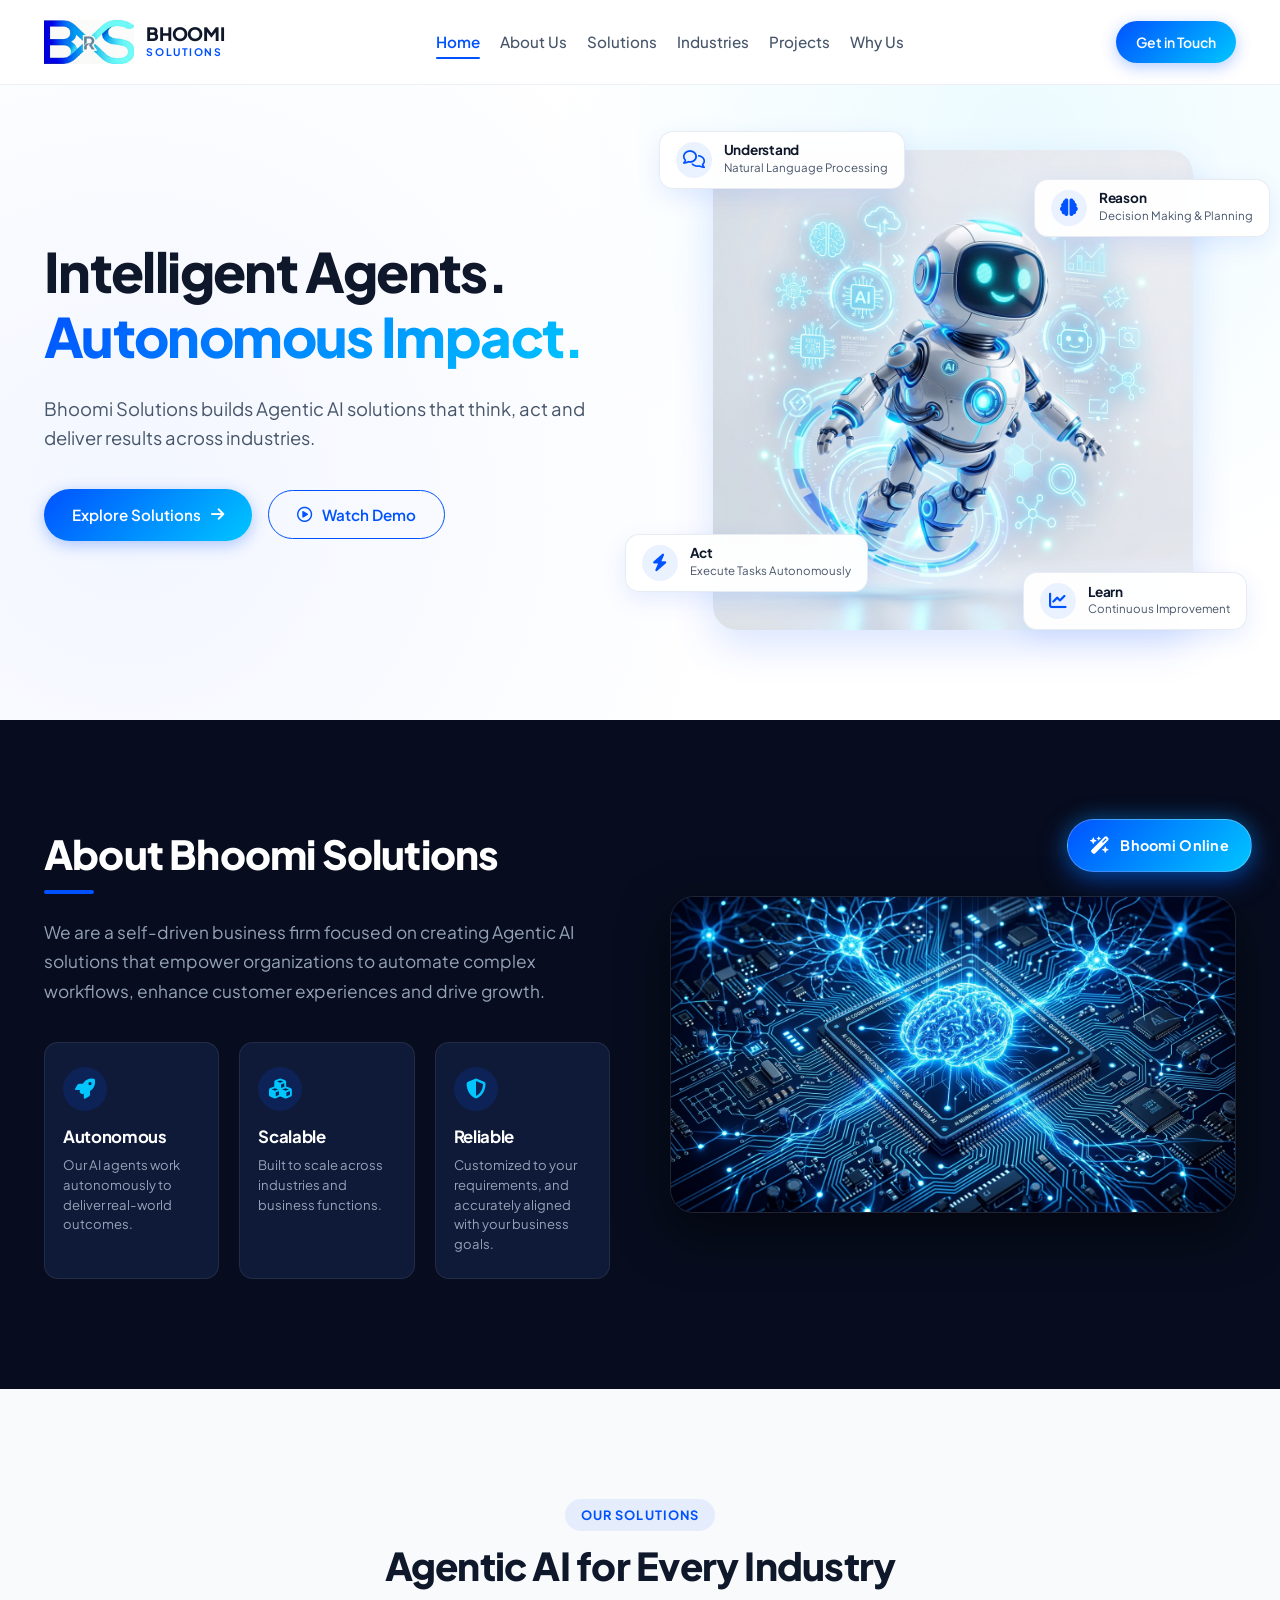
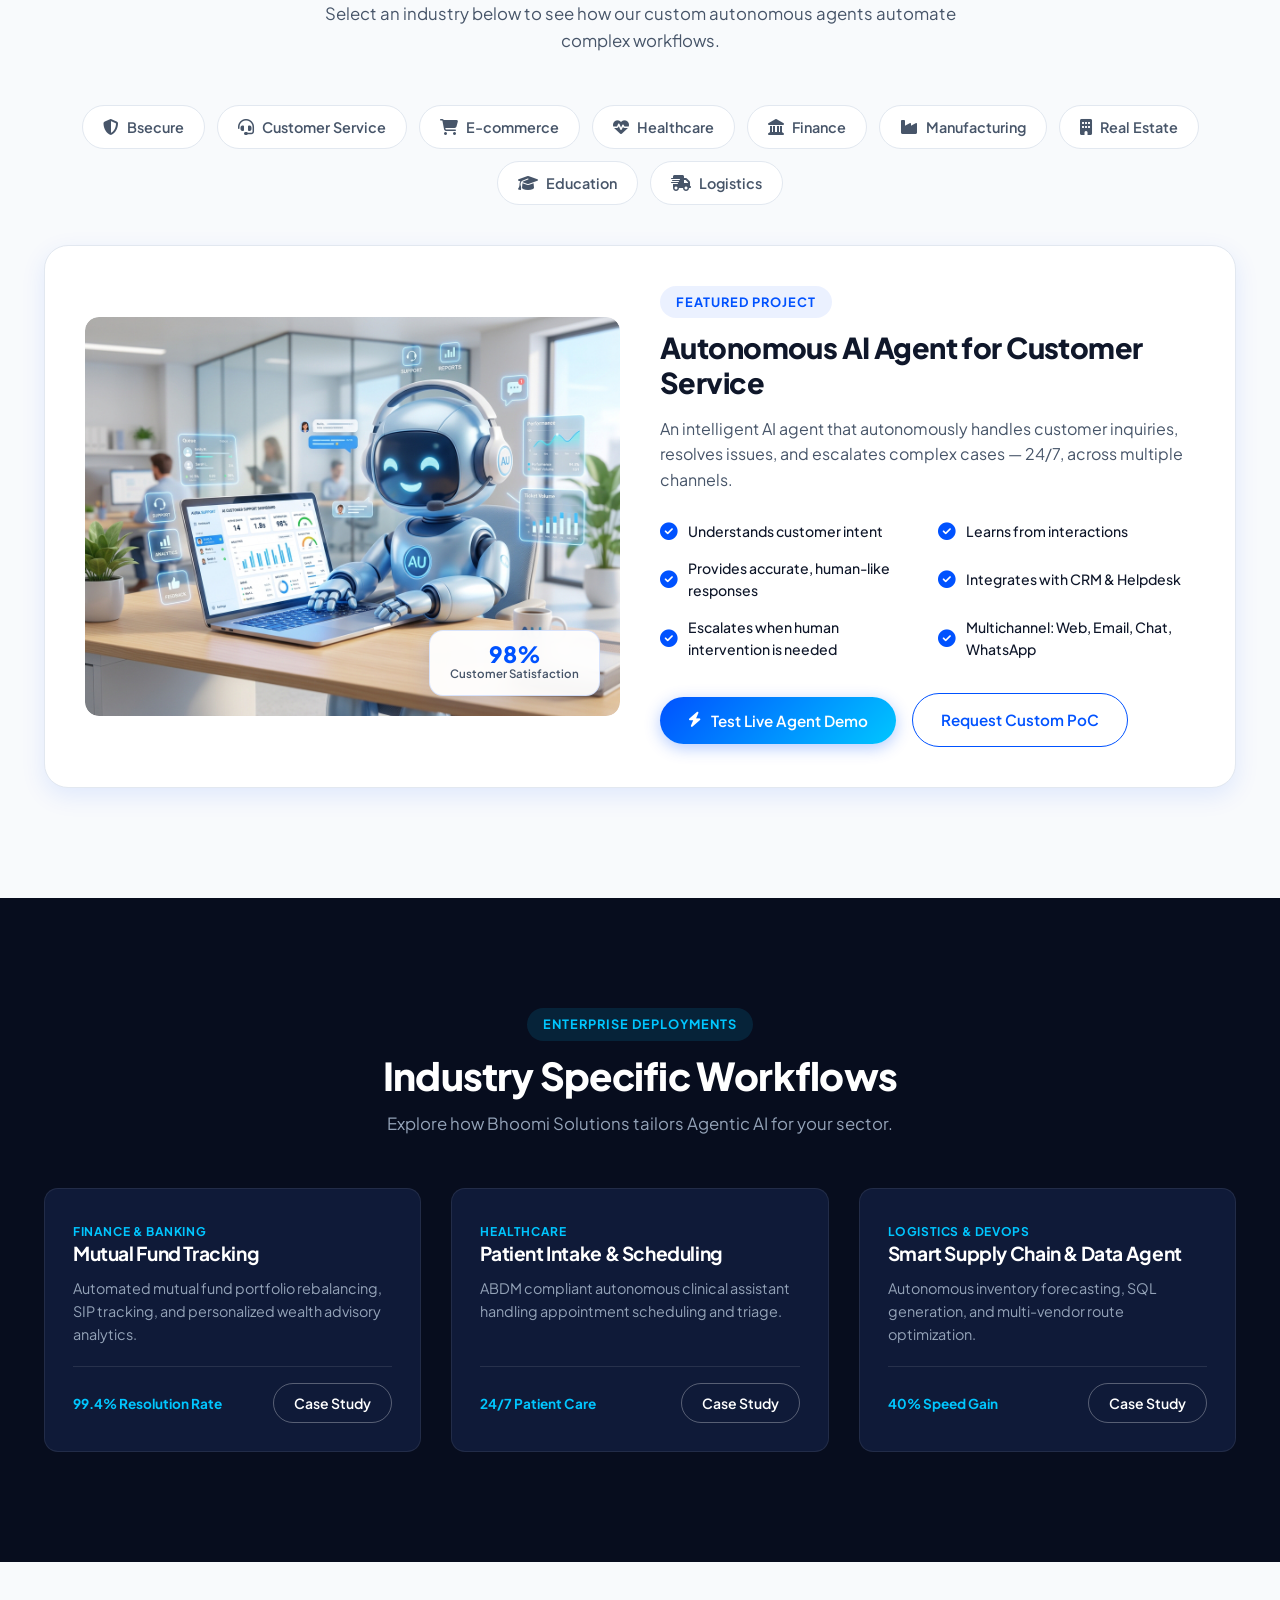
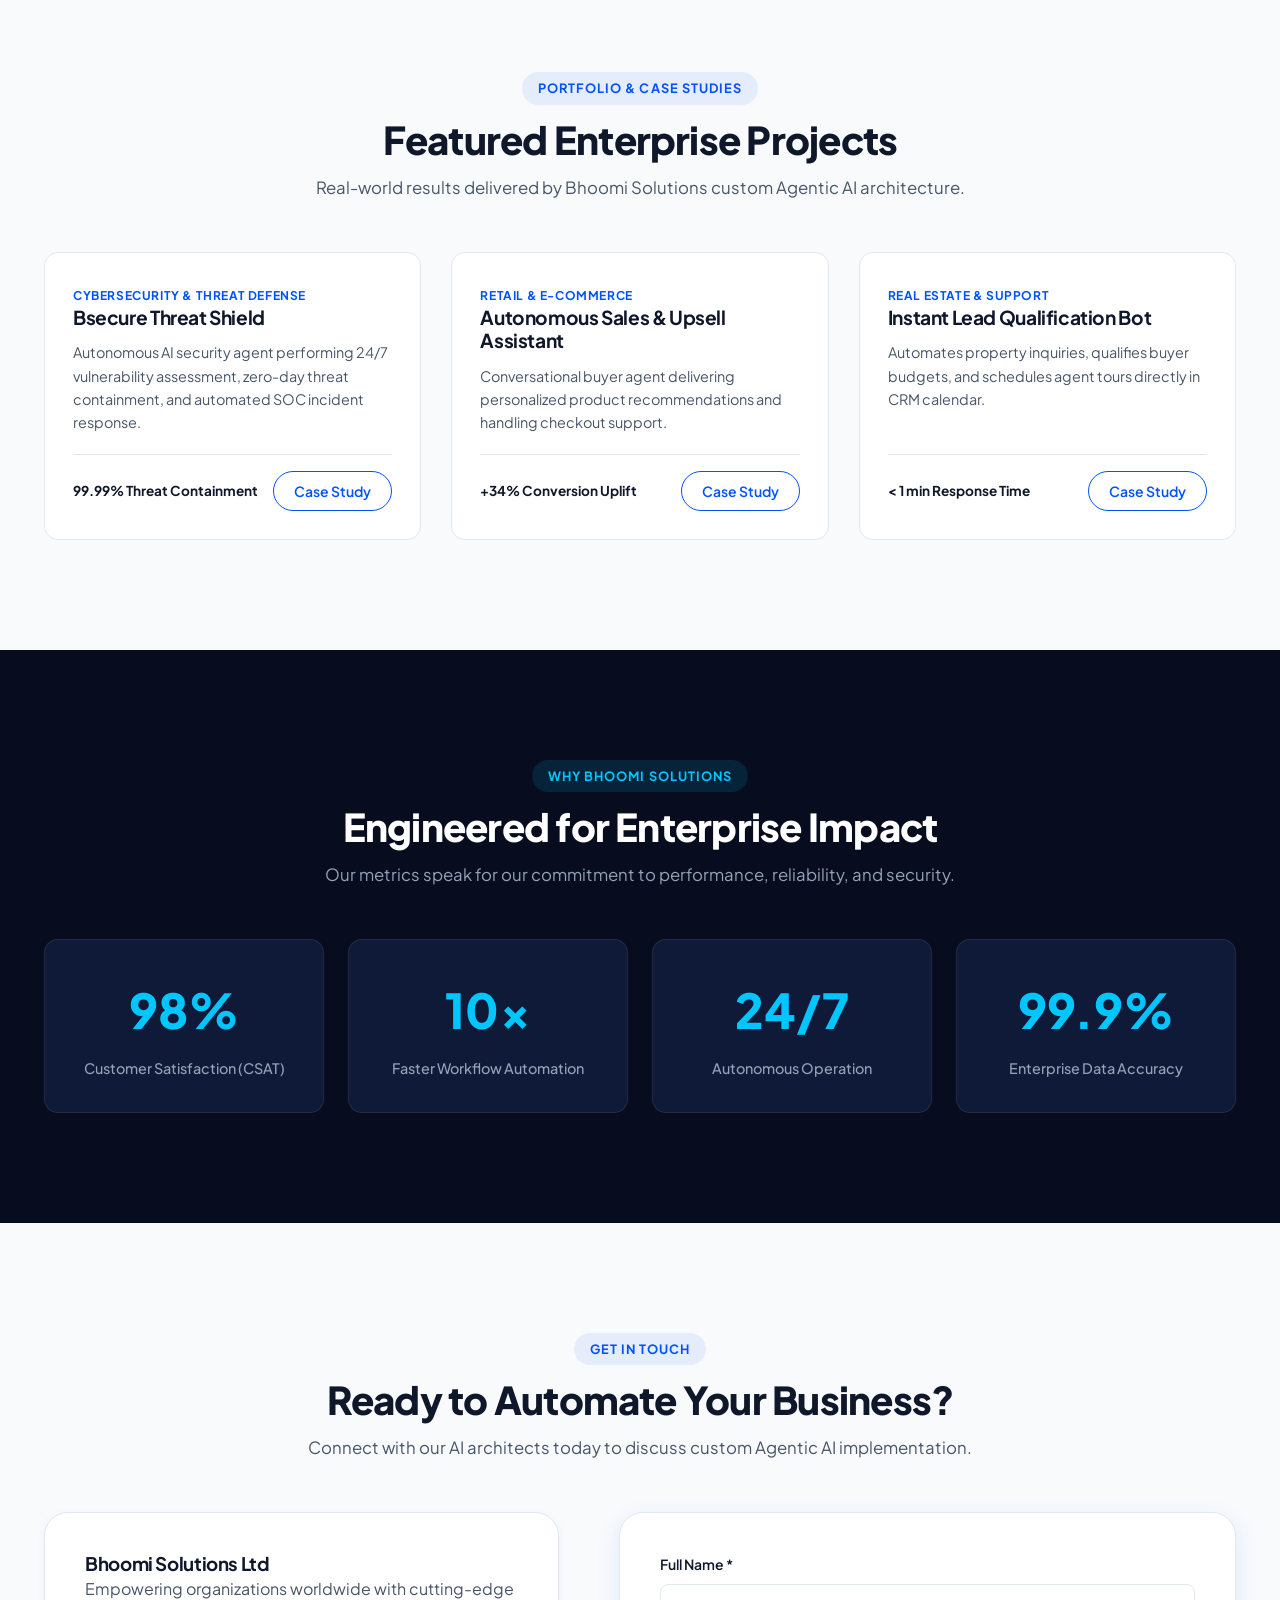
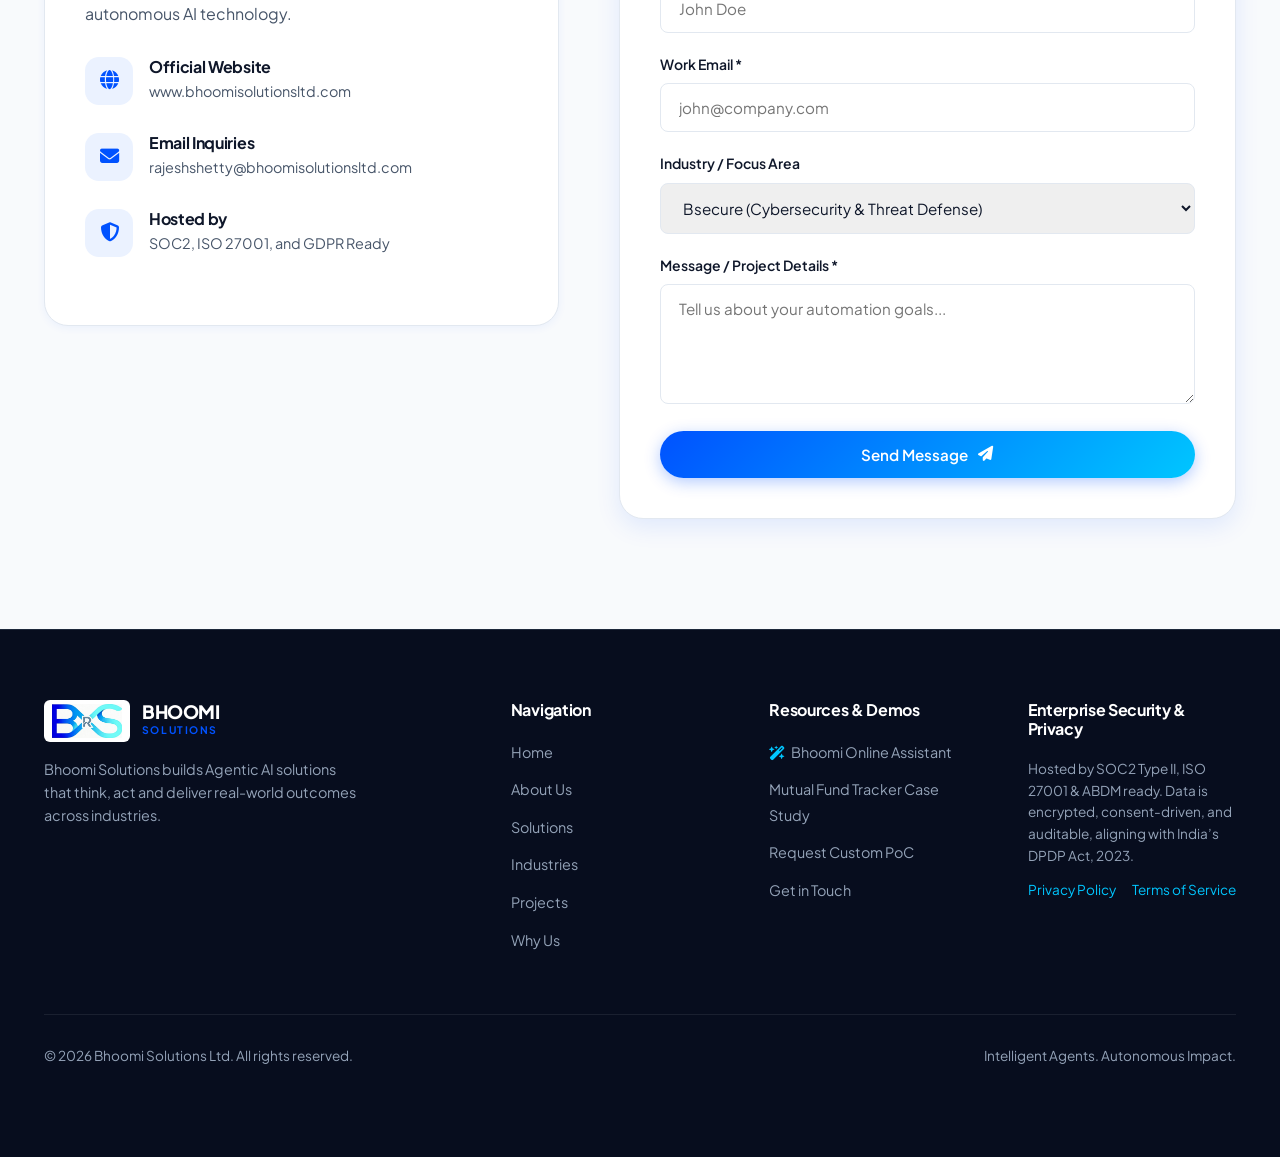
==== commit adaa1f7d: "Update index.html" ====
--- a/index.html
+++ b/index.html
@@ -52,6 +52,11 @@
 </head>
 <body>
 
+  <!-- Festive Banner Ribbon -->
+<div id="festive-banner" class="festive-banner" style="display: none;">
+  <span id="festive-text"></span>
+</div>
+  
   <!-- HEADER / NAVBAR -->
   <header class="header" id="header">
     <div class="container nav-container">
--- a/styles.css
+++ b/styles.css
@@ -240,7 +240,8 @@
 .nav-links {
   display: flex;
   align-items: center;
-  gap: 32px;
+  gap: 20px;
+  flex-wrap: wrap;
   list-style: none;
   margin: 0;
   padding: 0;
@@ -1886,3 +1887,22 @@
   }
 }
 
+/* ==========================================================================
+   TV / Ultra-Wide Display Rules (55"+ Screens)
+   ========================================================================== */
+@media screen and (min-width: 1920px) {
+  .nav-container {
+    max-width: 1400px;
+    margin: 0 auto;
+  }
+
+  .nav-links {
+    gap: 28px;
+    flex-wrap: nowrap;
+  }
+
+  .nav-link {
+    font-size: 1rem;
+  }
+}
+   
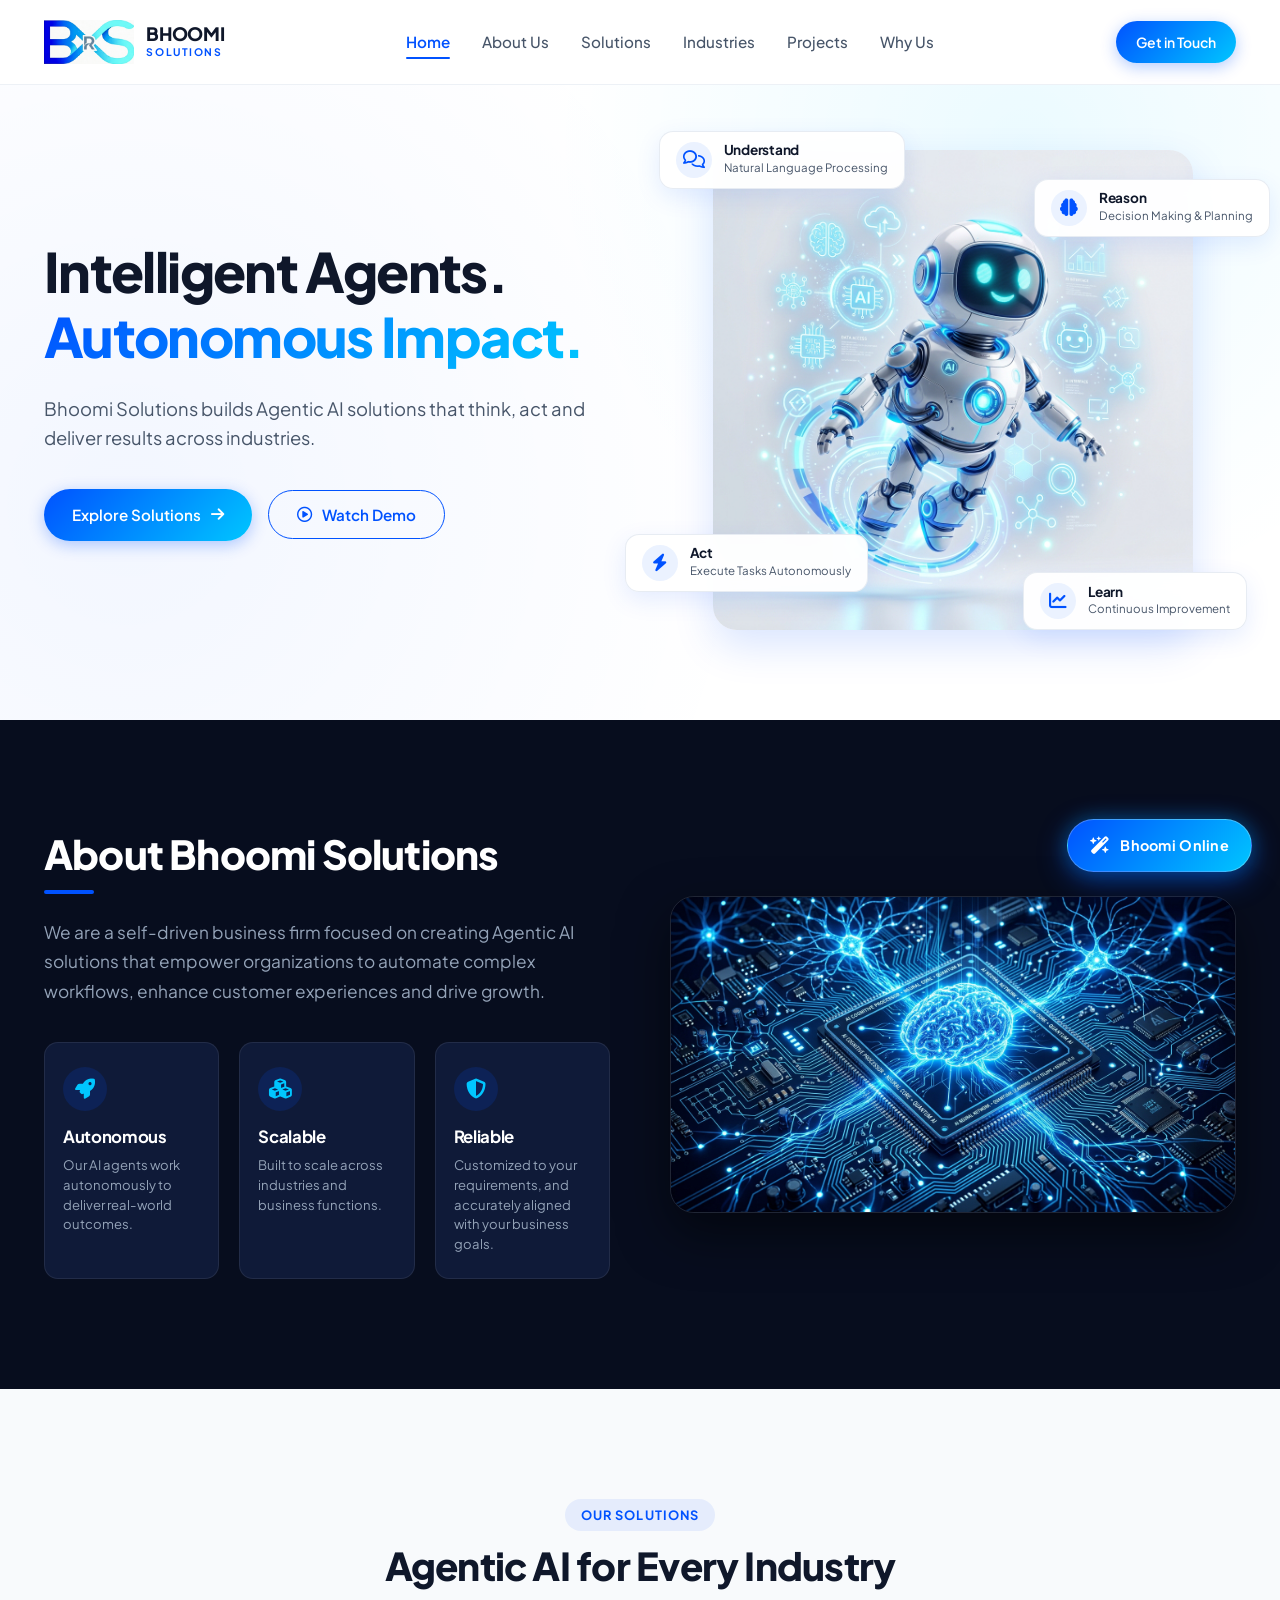
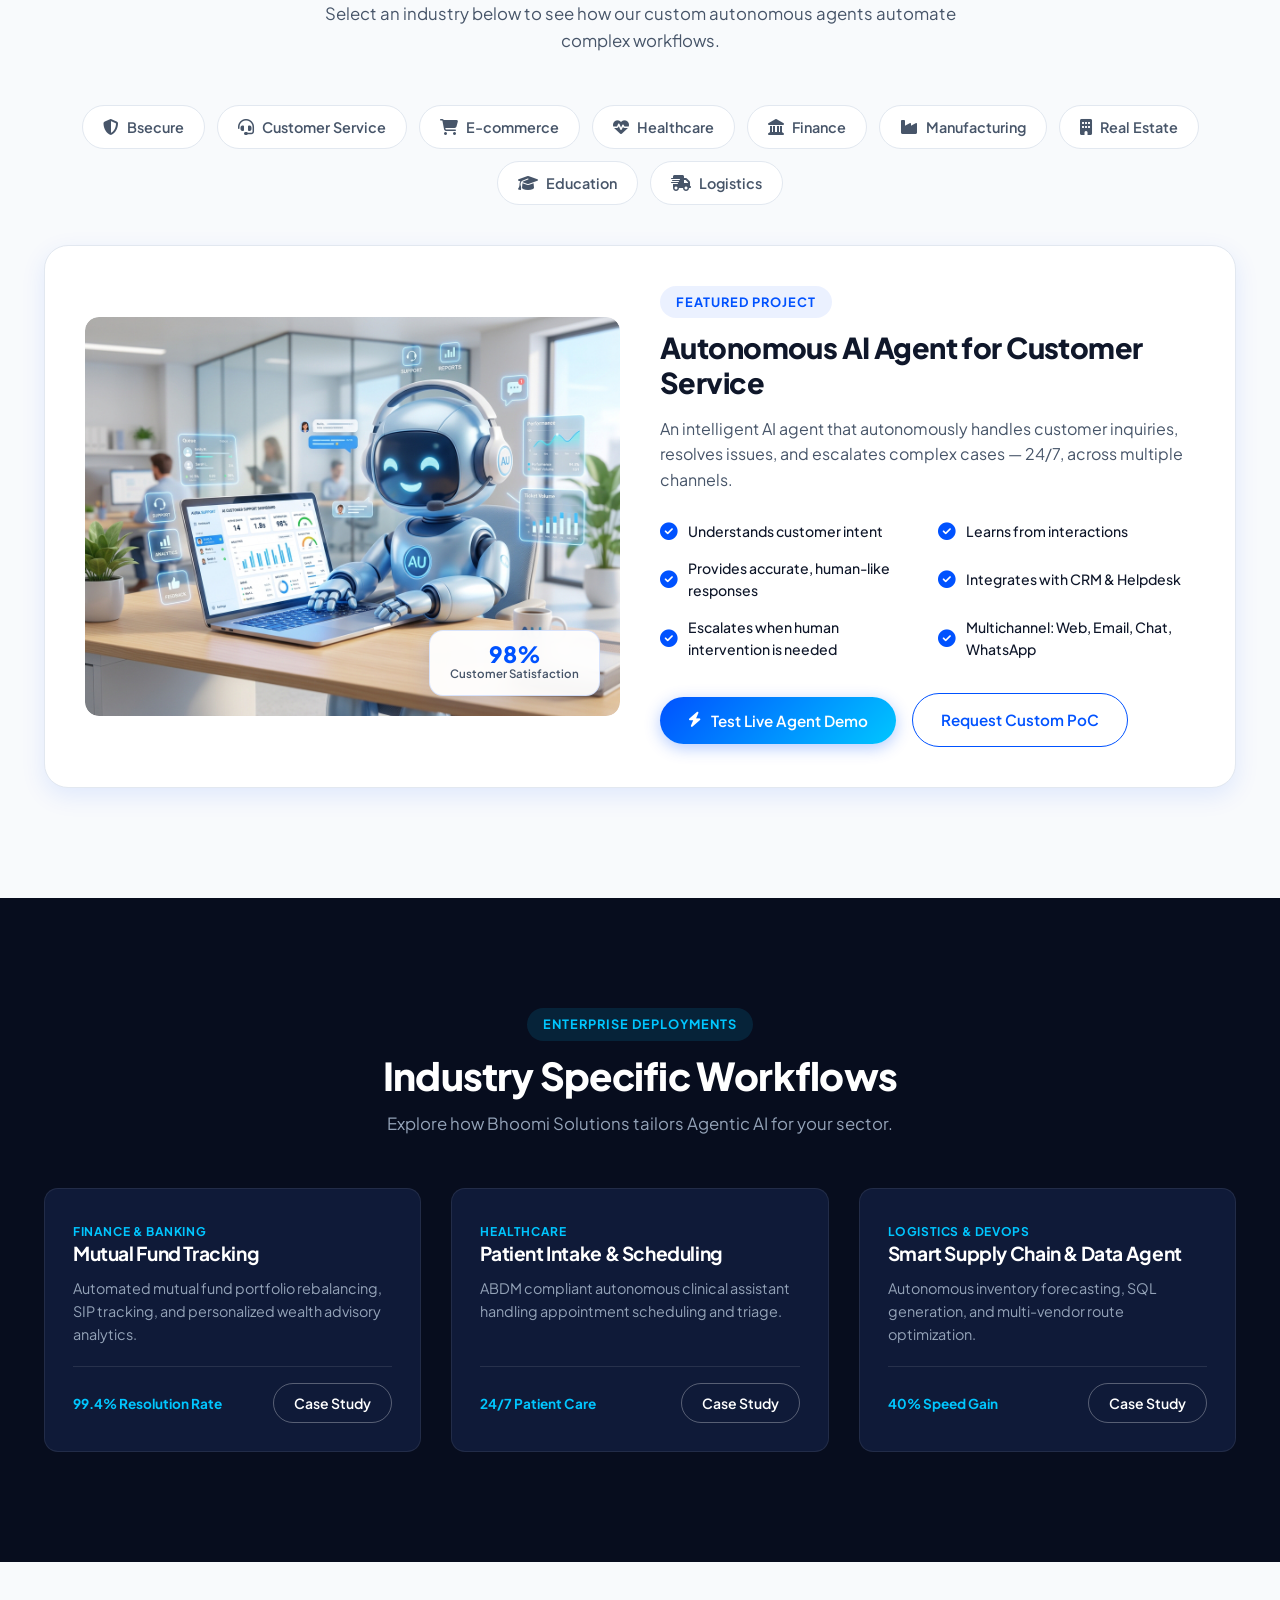
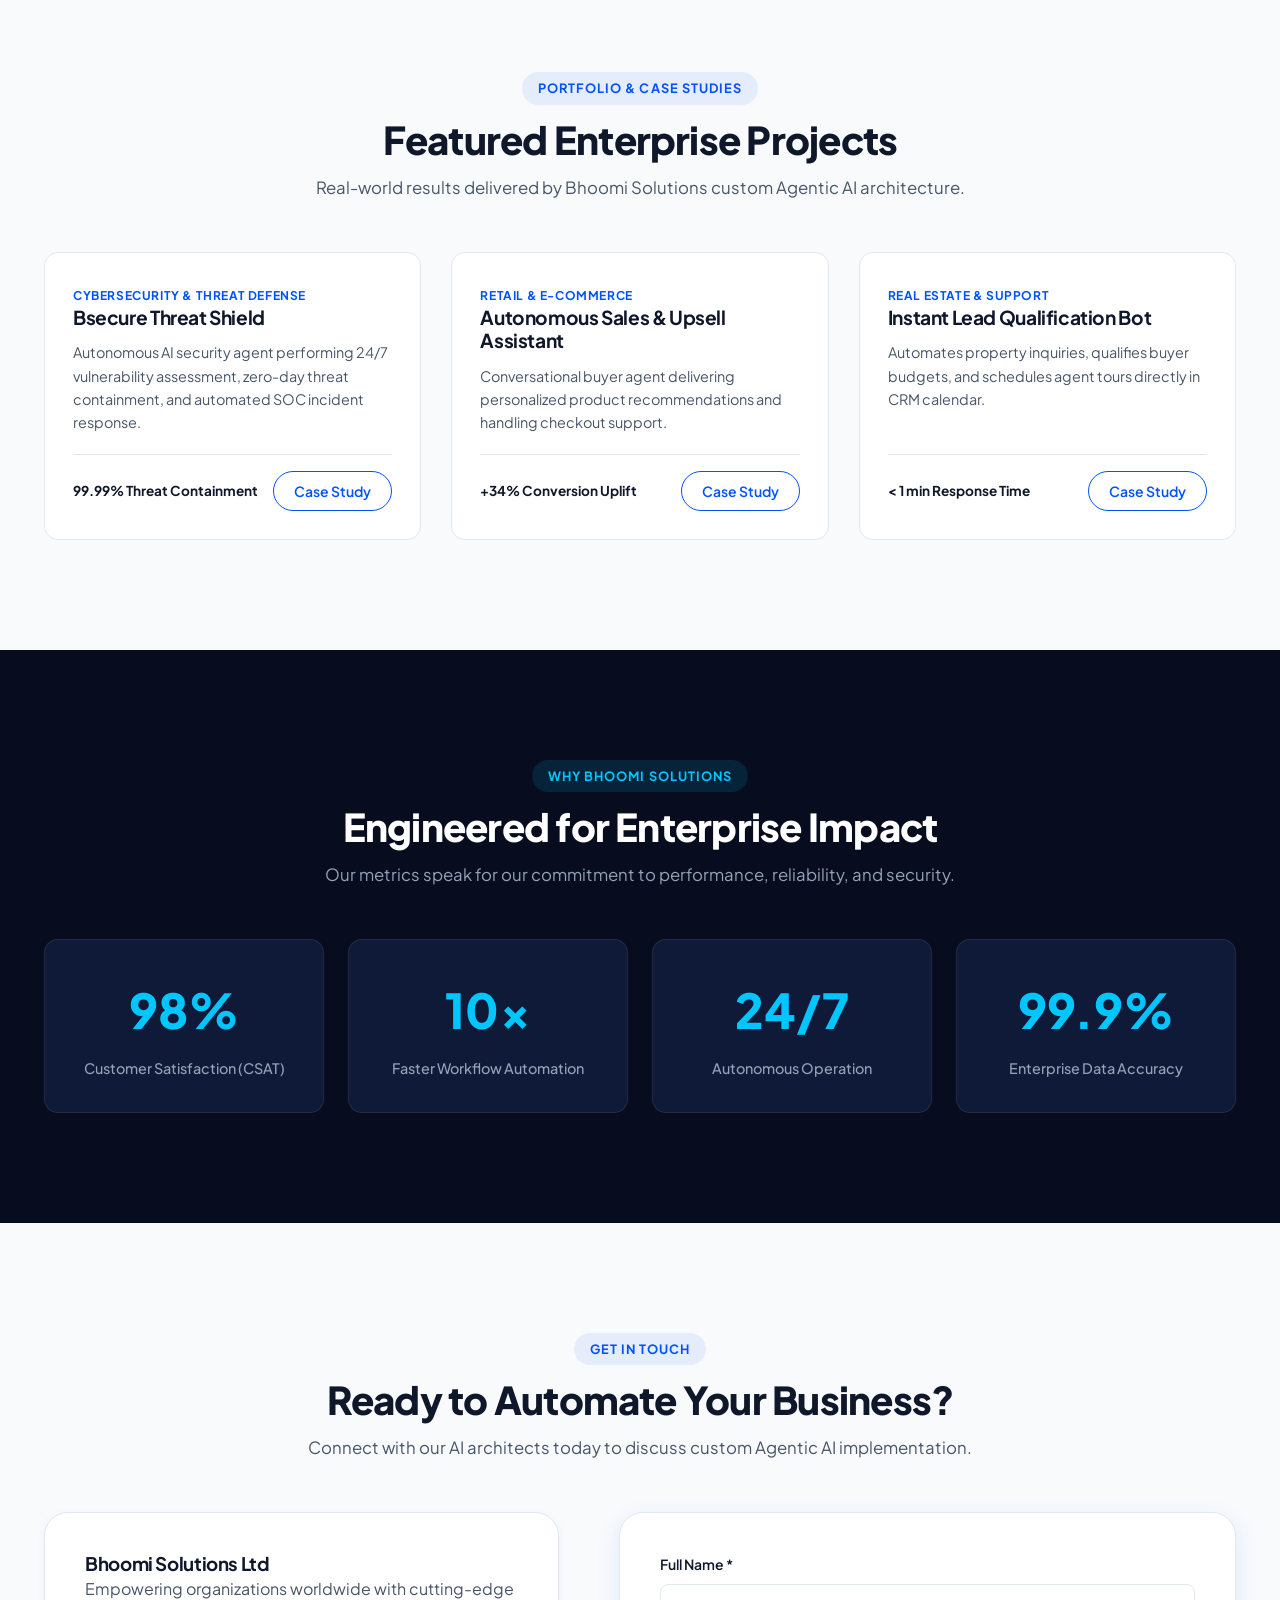
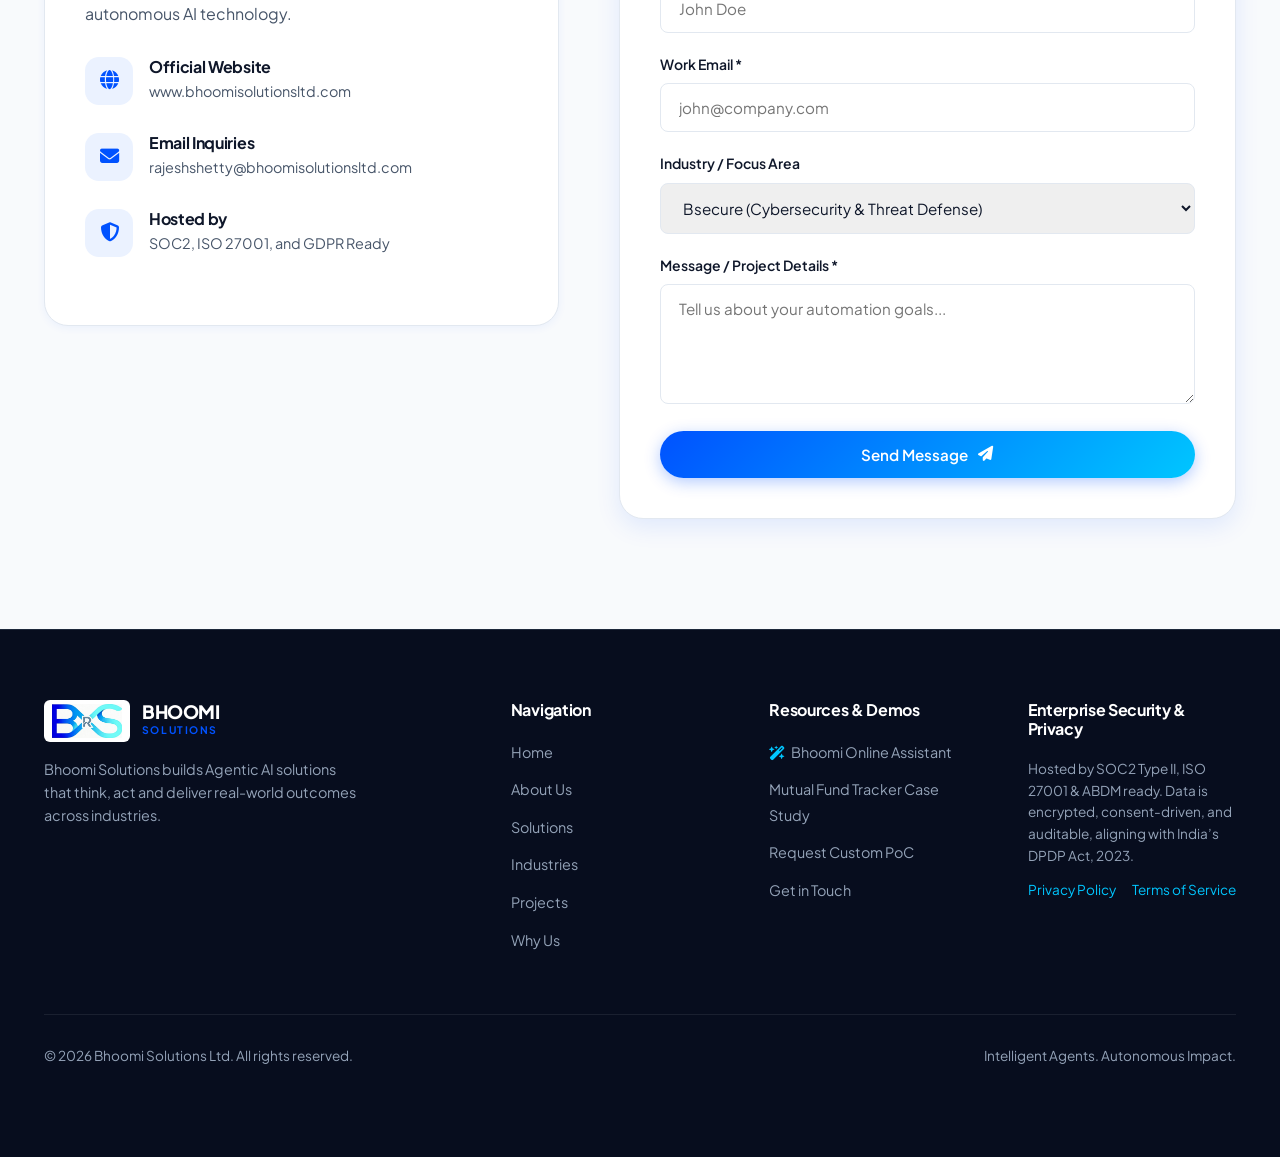
==== commit 0c766e28: "Add files via upload" ====
--- a/index.html
+++ b/index.html
@@ -52,11 +52,6 @@
 </head>
 <body>
 
-  <!-- Festive Banner Ribbon -->
-<div id="festive-banner" class="festive-banner" style="display: none;">
-  <span id="festive-text"></span>
-</div>
-  
   <!-- HEADER / NAVBAR -->
   <header class="header" id="header">
     <div class="container nav-container">
--- a/styles.css
+++ b/styles.css
@@ -240,8 +240,7 @@
 .nav-links {
   display: flex;
   align-items: center;
-  gap: 20px;
-  flex-wrap: wrap;
+  gap: 32px;
   list-style: none;
   margin: 0;
   padding: 0;
@@ -1887,22 +1886,3 @@
   }
 }
 
-/* ==========================================================================
-   TV / Ultra-Wide Display Rules (55"+ Screens)
-   ========================================================================== */
-@media screen and (min-width: 1920px) {
-  .nav-container {
-    max-width: 1400px;
-    margin: 0 auto;
-  }
-
-  .nav-links {
-    gap: 28px;
-    flex-wrap: nowrap;
-  }
-
-  .nav-link {
-    font-size: 1rem;
-  }
-}
-   
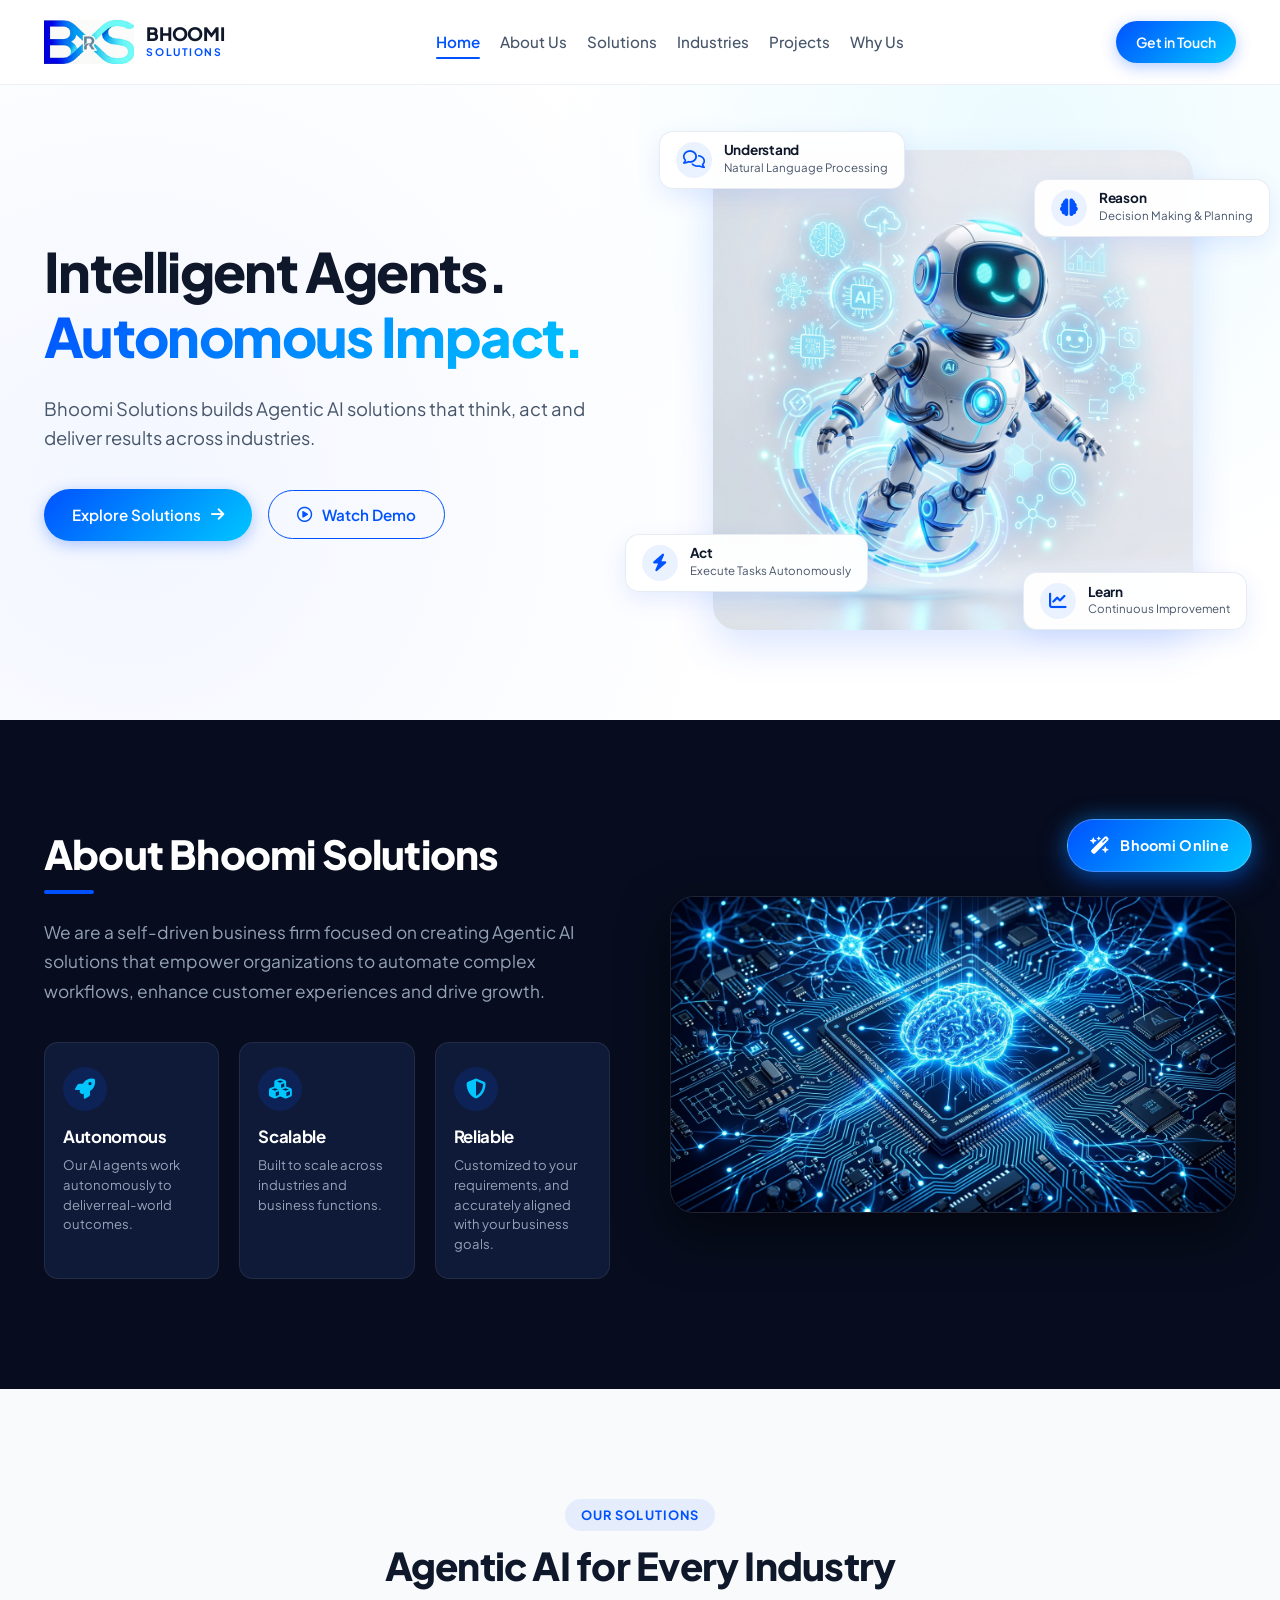
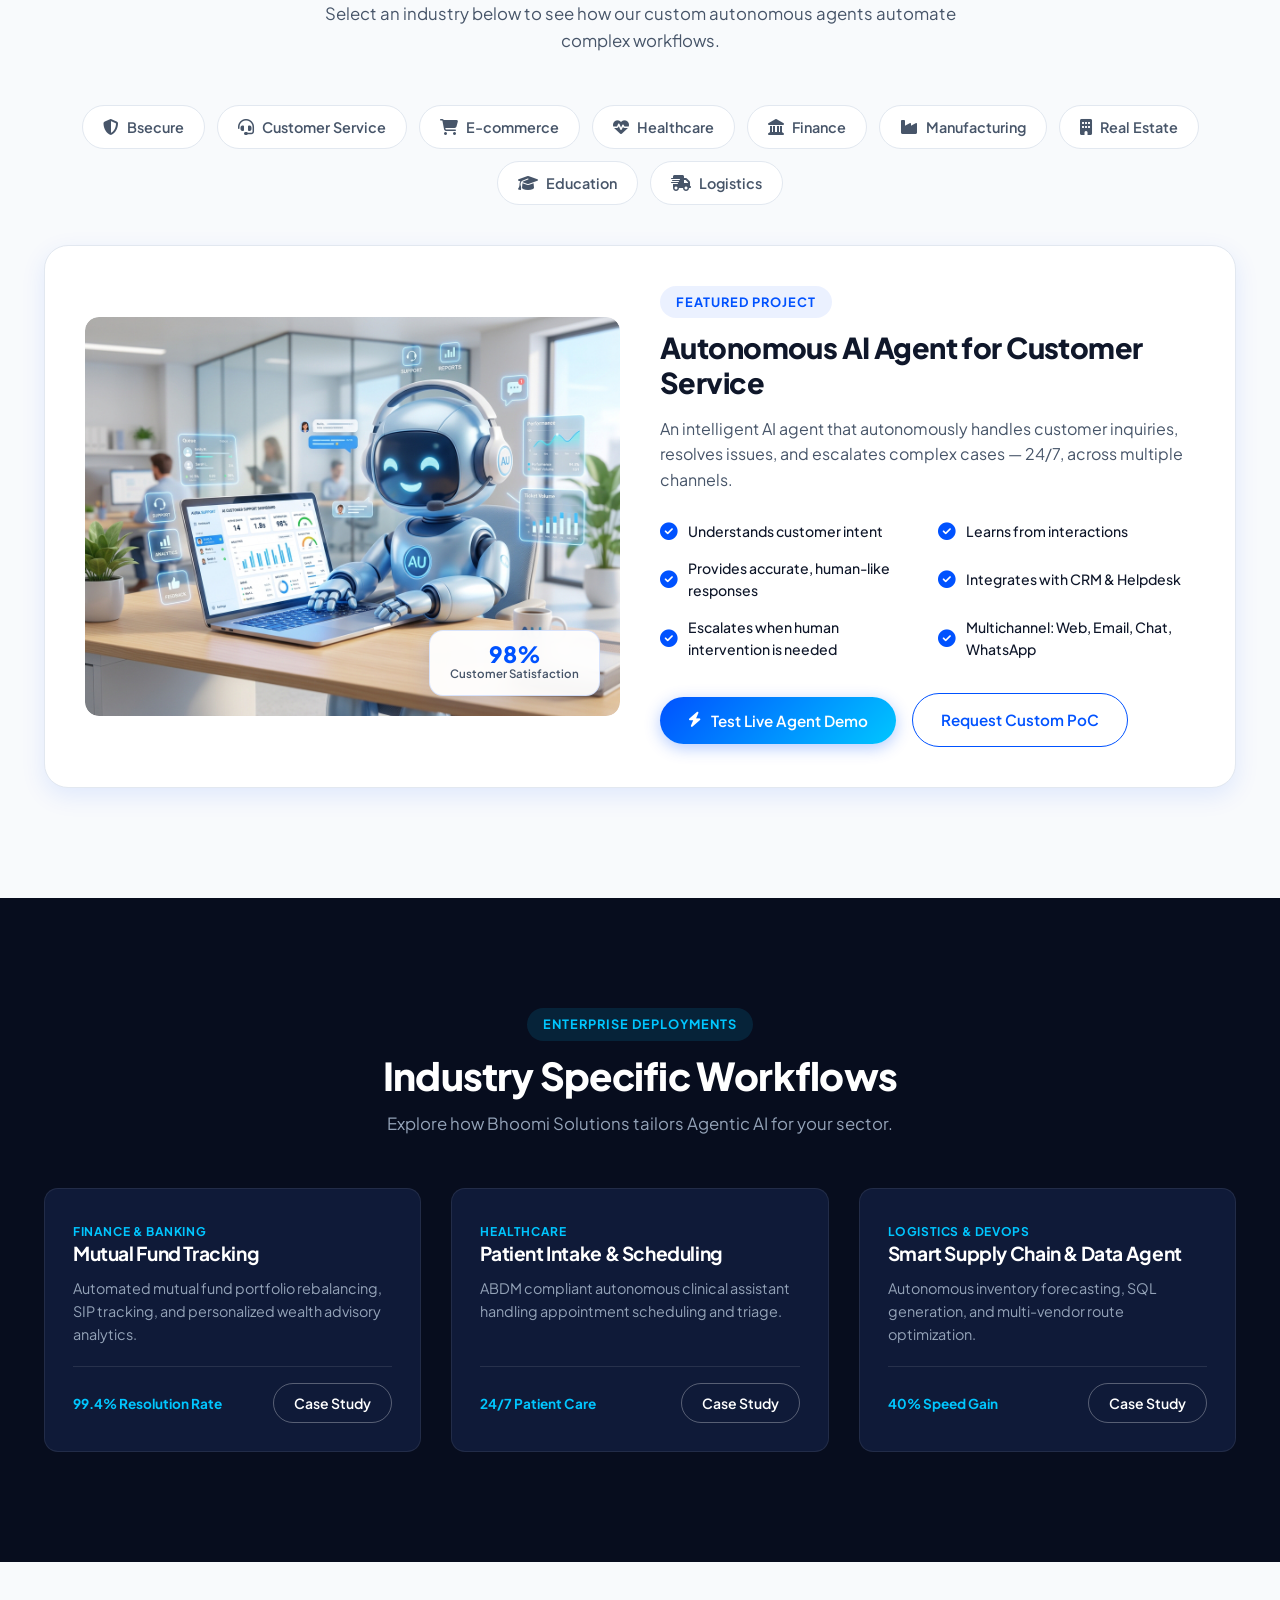
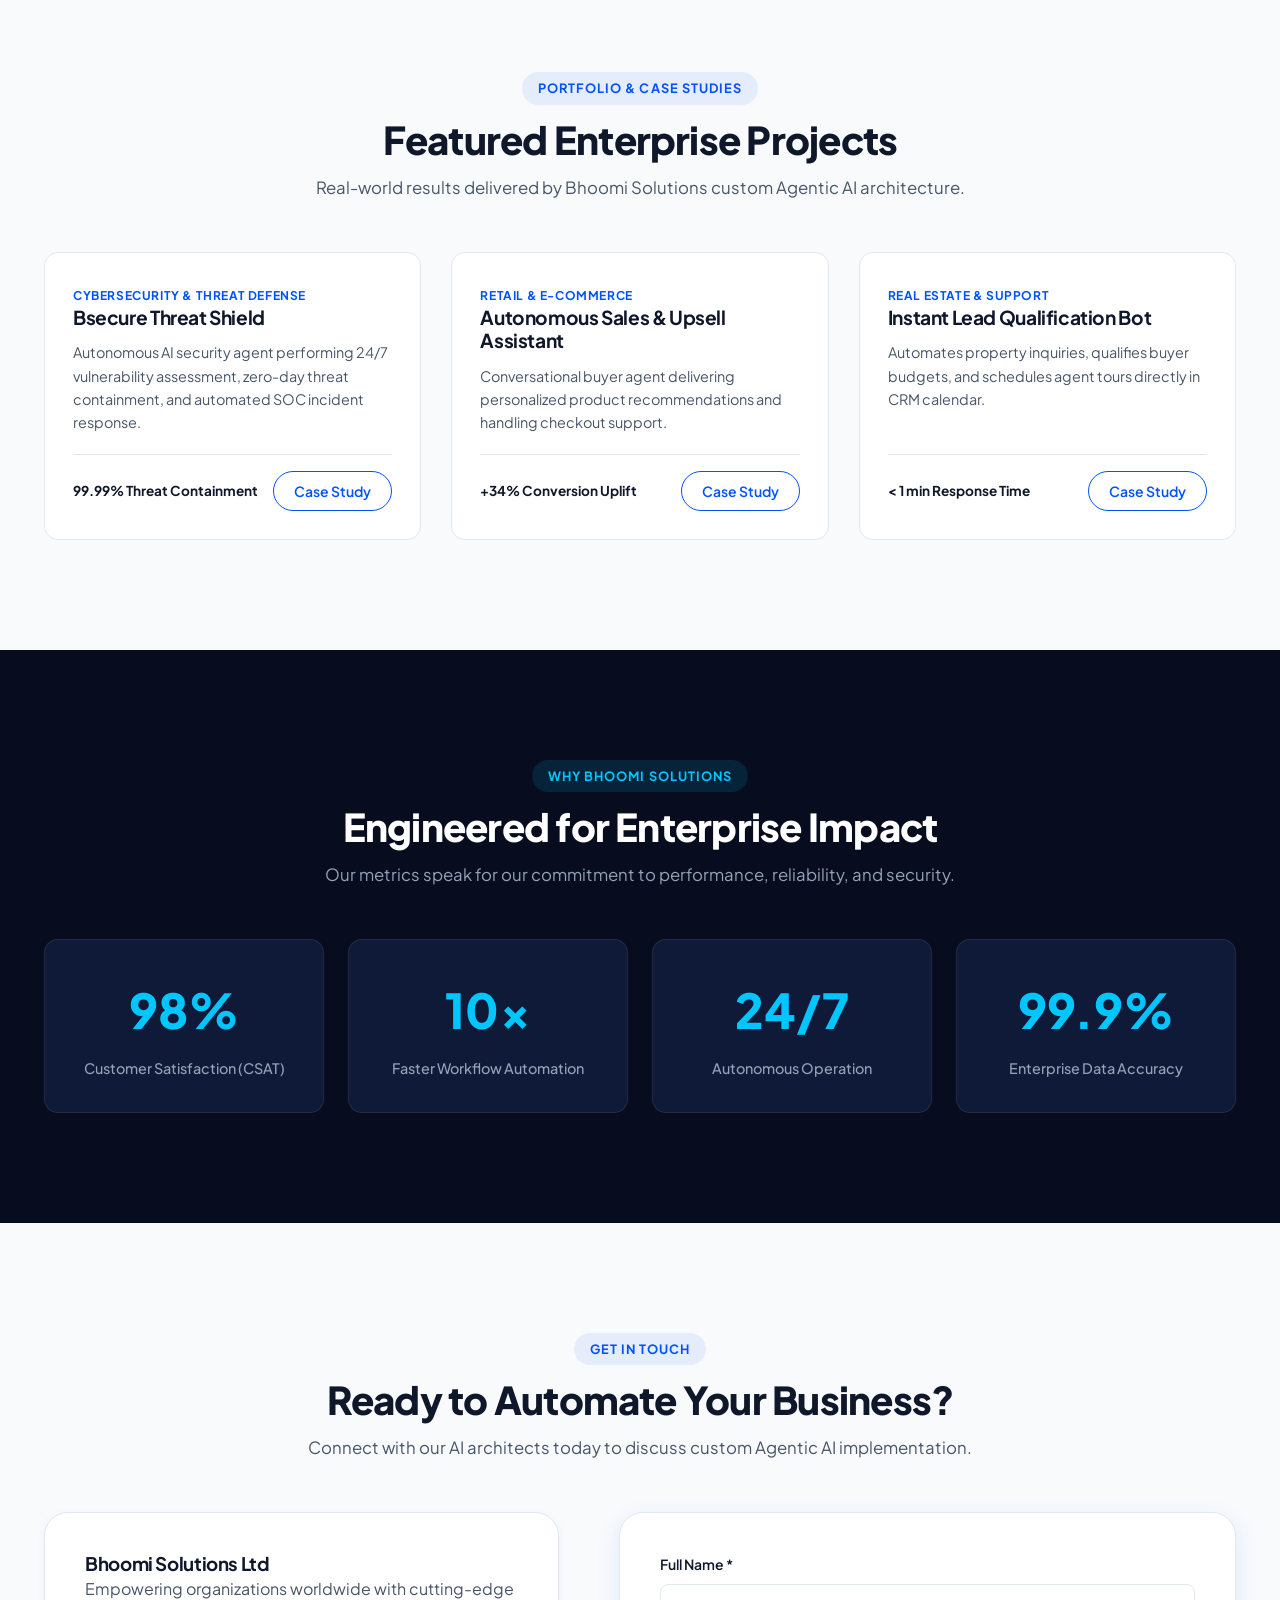
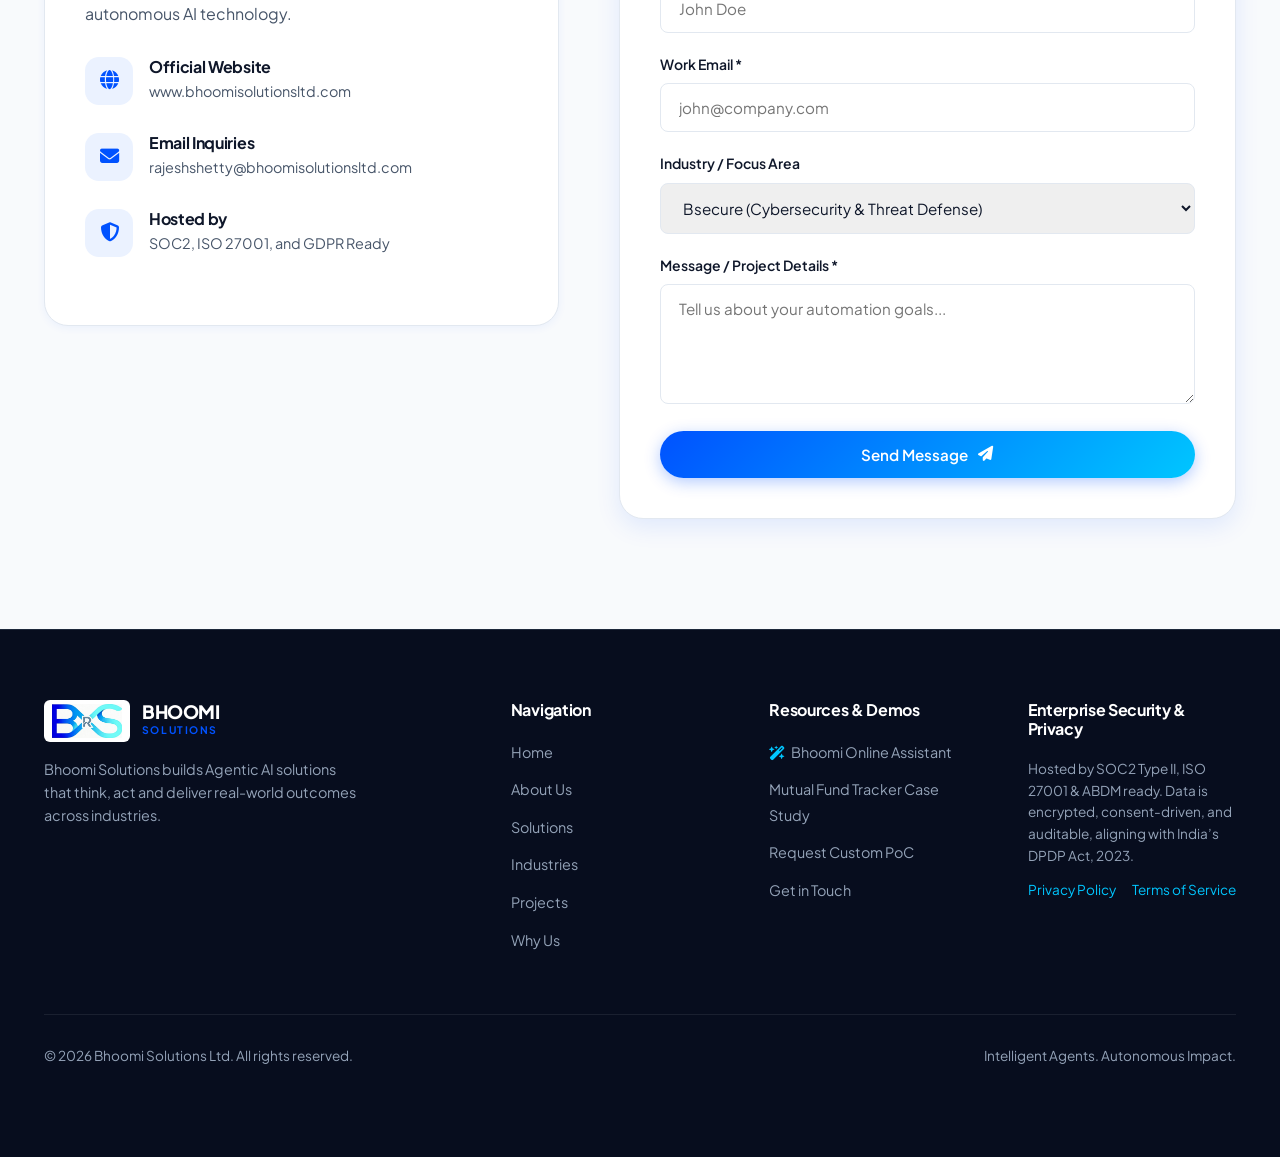
==== commit a8c9e80b: "Update index.html" ====
--- a/index.html
+++ b/index.html
@@ -54,6 +54,11 @@
 
   <!-- HEADER / NAVBAR -->
   <header class="header" id="header">
+    <!-- Festive Banner Ribbon -->
+  <div id="festive-banner" class="festive-banner" style="display: none;">
+    <span id="festive-text"></span>
+  </div>
+    
     <div class="container nav-container">
       <a href="#home" class="logo">
         <div class="logo-icon">
--- a/styles.css
+++ b/styles.css
@@ -240,7 +240,8 @@
 .nav-links {
   display: flex;
   align-items: center;
-  gap: 32px;
+  gap: 20px;
+  flex-wrap: wrap;
   list-style: none;
   margin: 0;
   padding: 0;
@@ -1886,3 +1887,22 @@
   }
 }
 
+/* ==========================================================================
+   TV / Ultra-Wide Display Rules (55"+ Screens)
+   ========================================================================== */
+@media screen and (min-width: 1920px) {
+  .nav-container {
+    max-width: 1400px;
+    margin: 0 auto;
+  }
+
+  .nav-links {
+    gap: 28px;
+    flex-wrap: nowrap;
+  }
+
+  .nav-link {
+    font-size: 1rem;
+  }
+}
+   
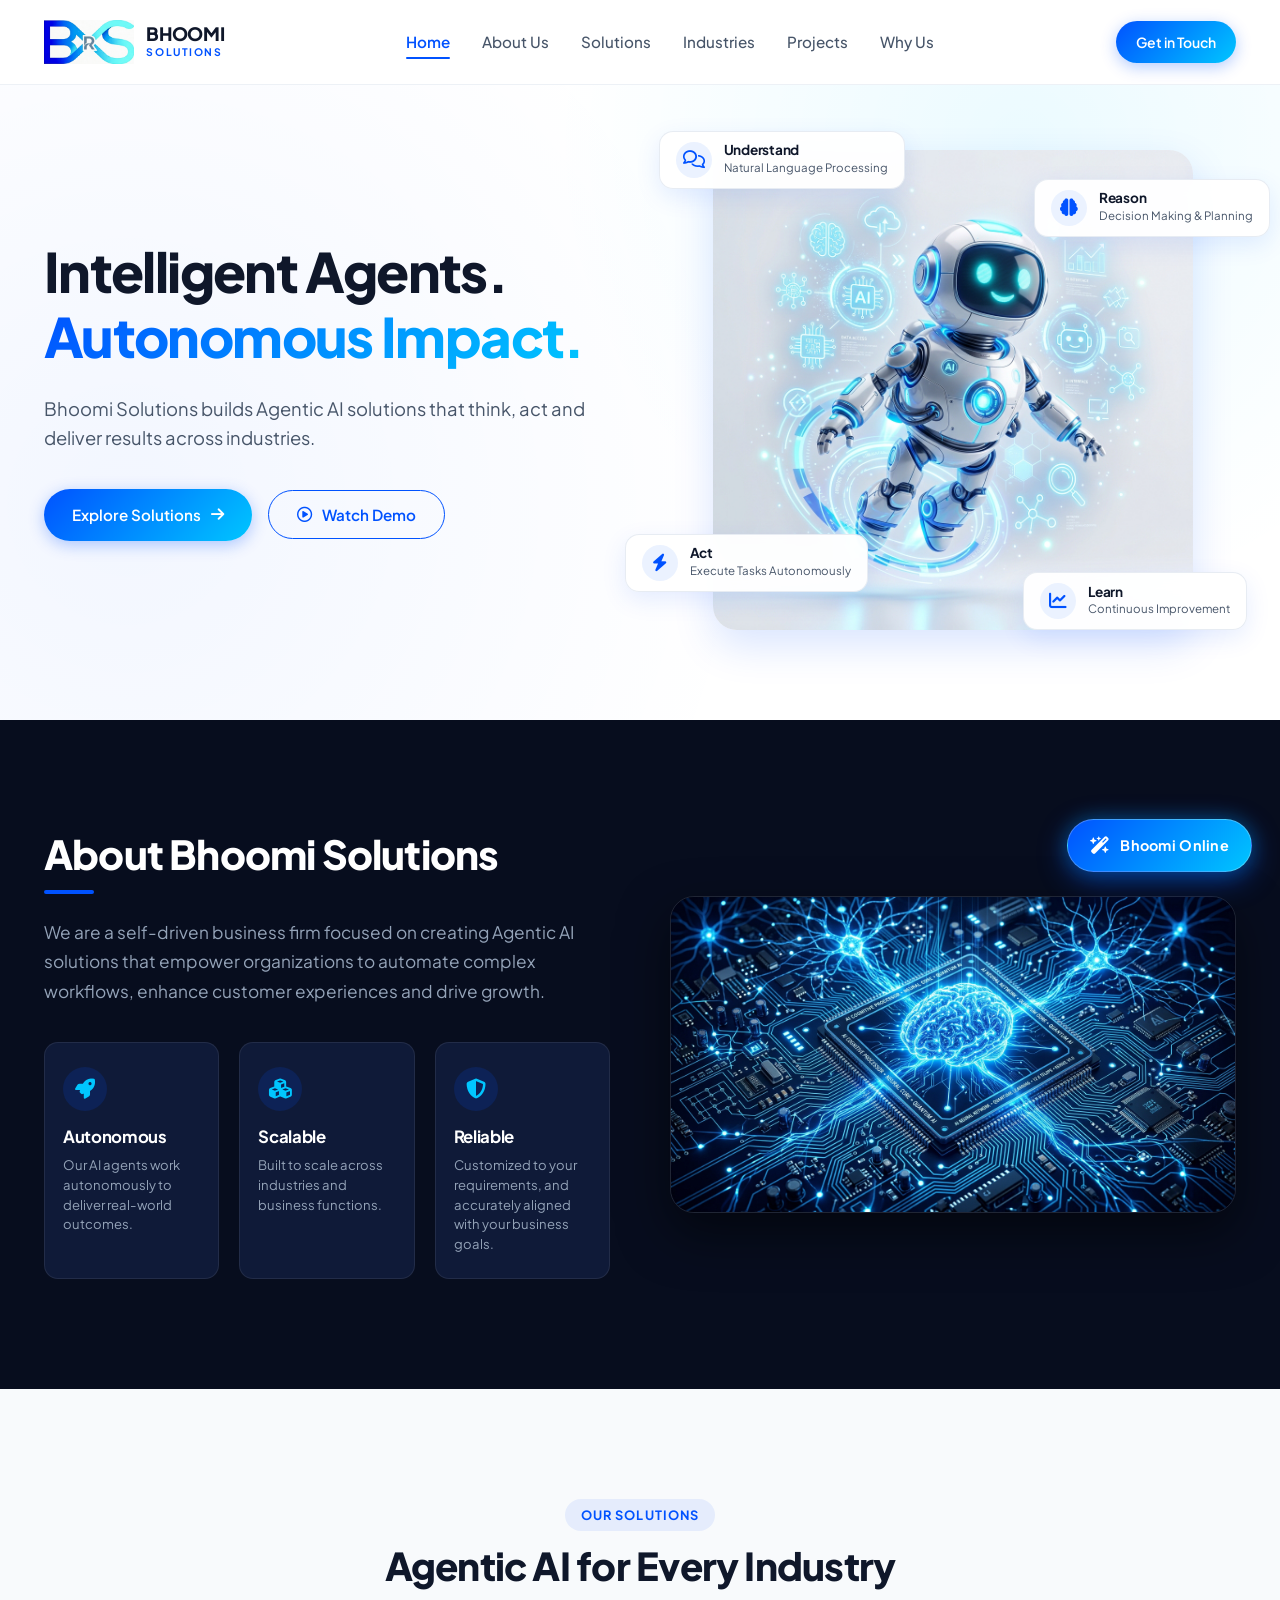
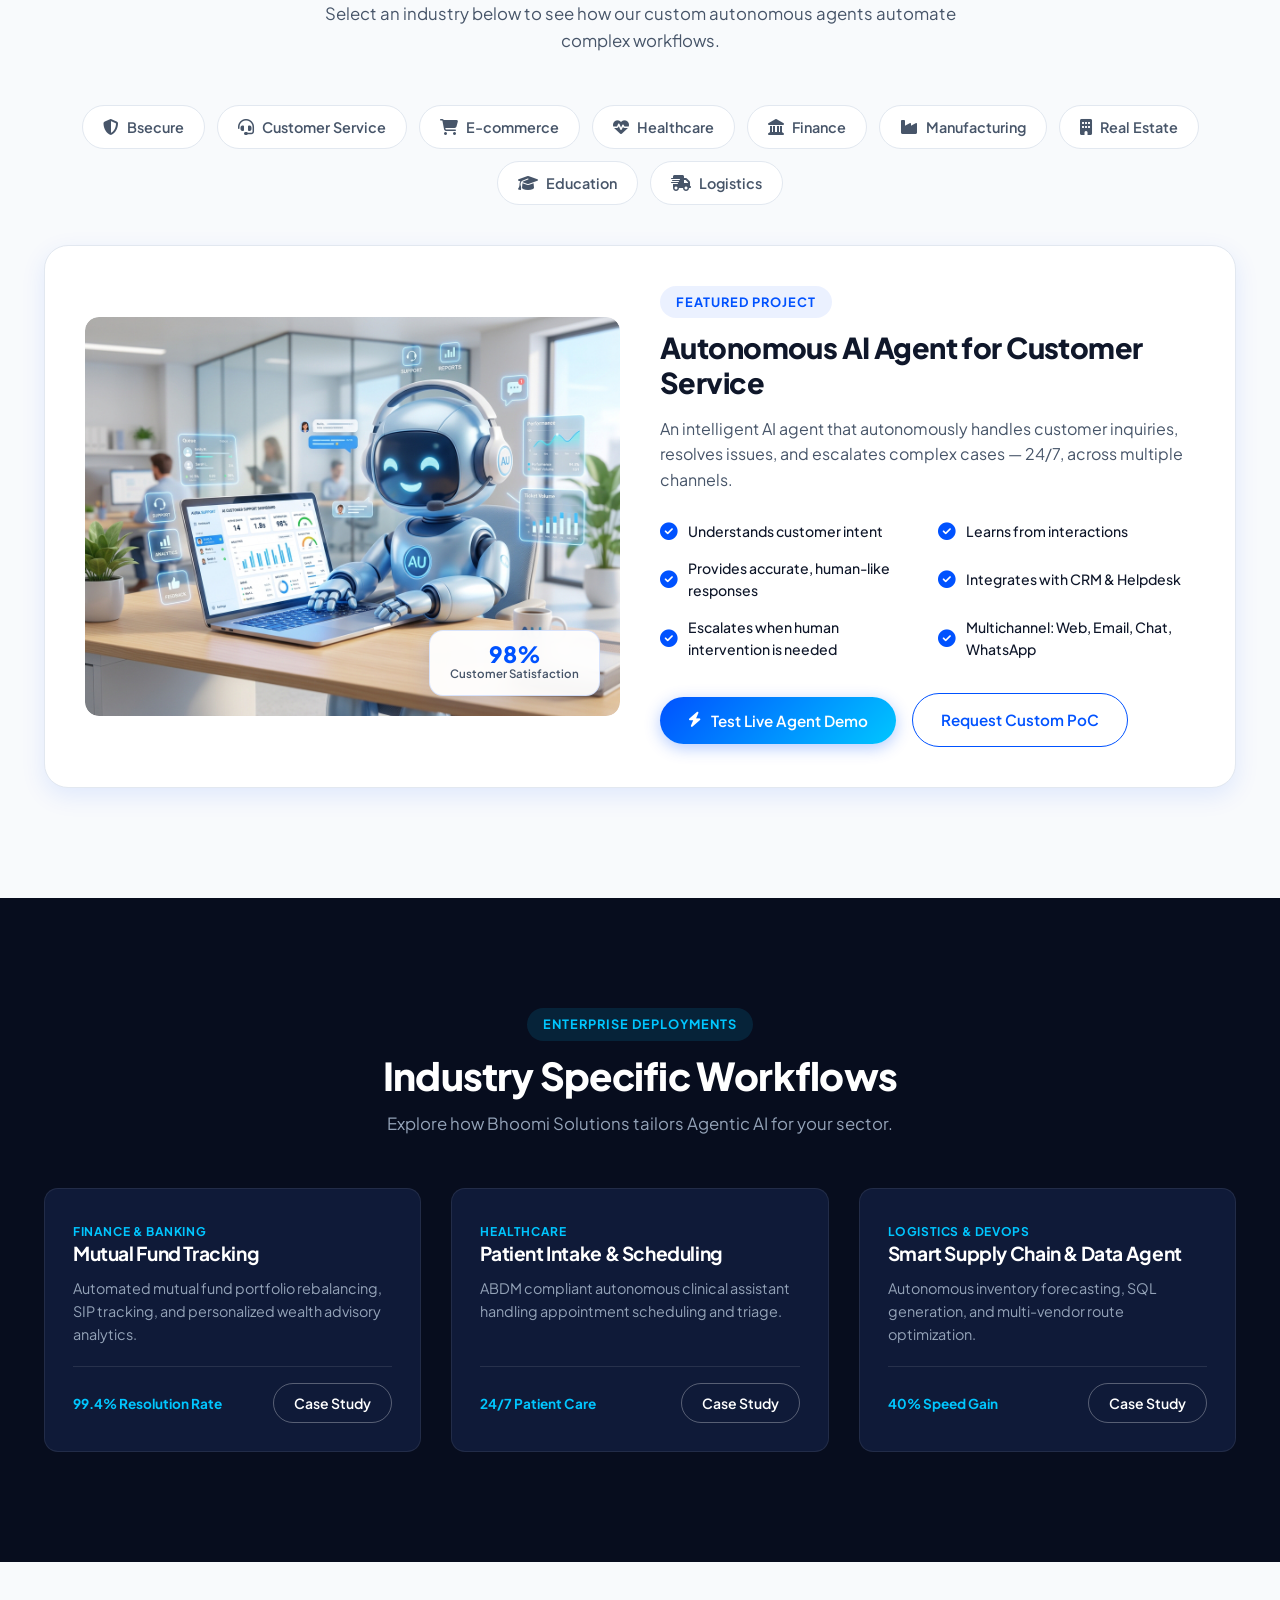
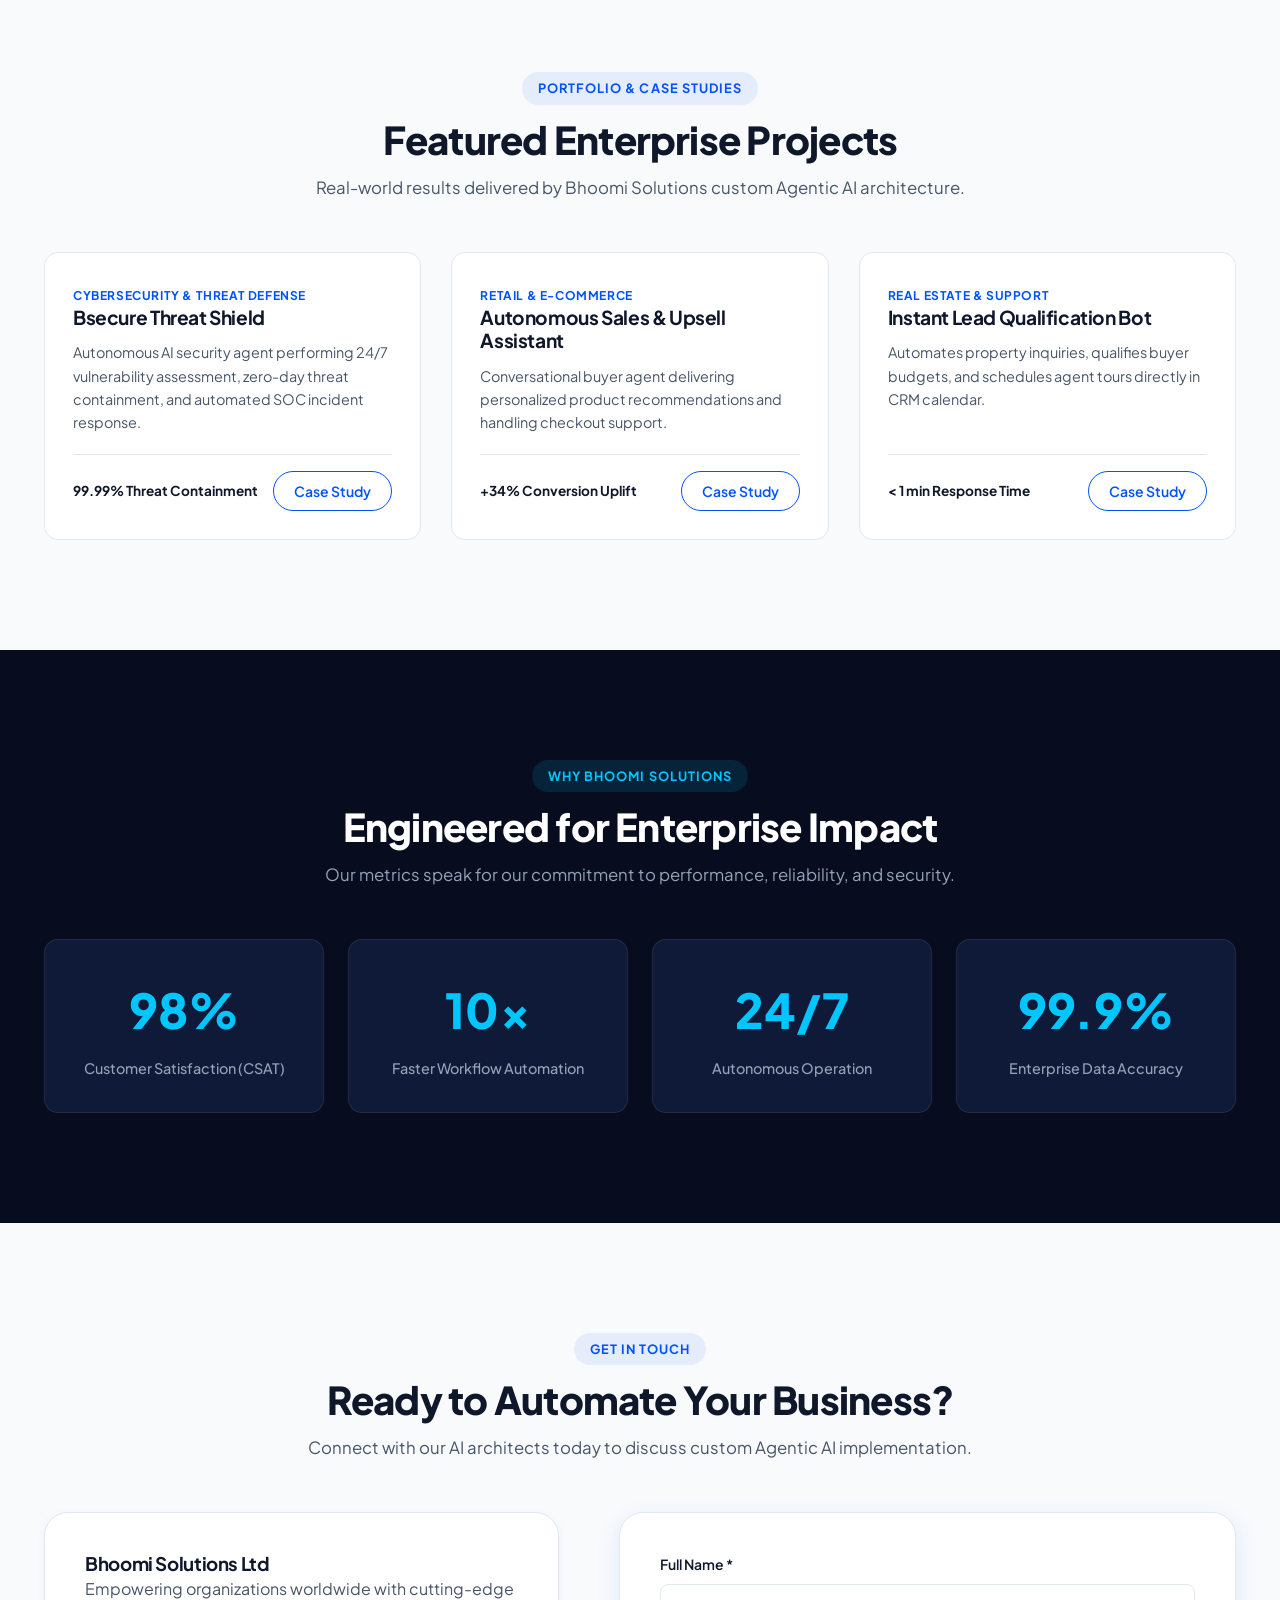
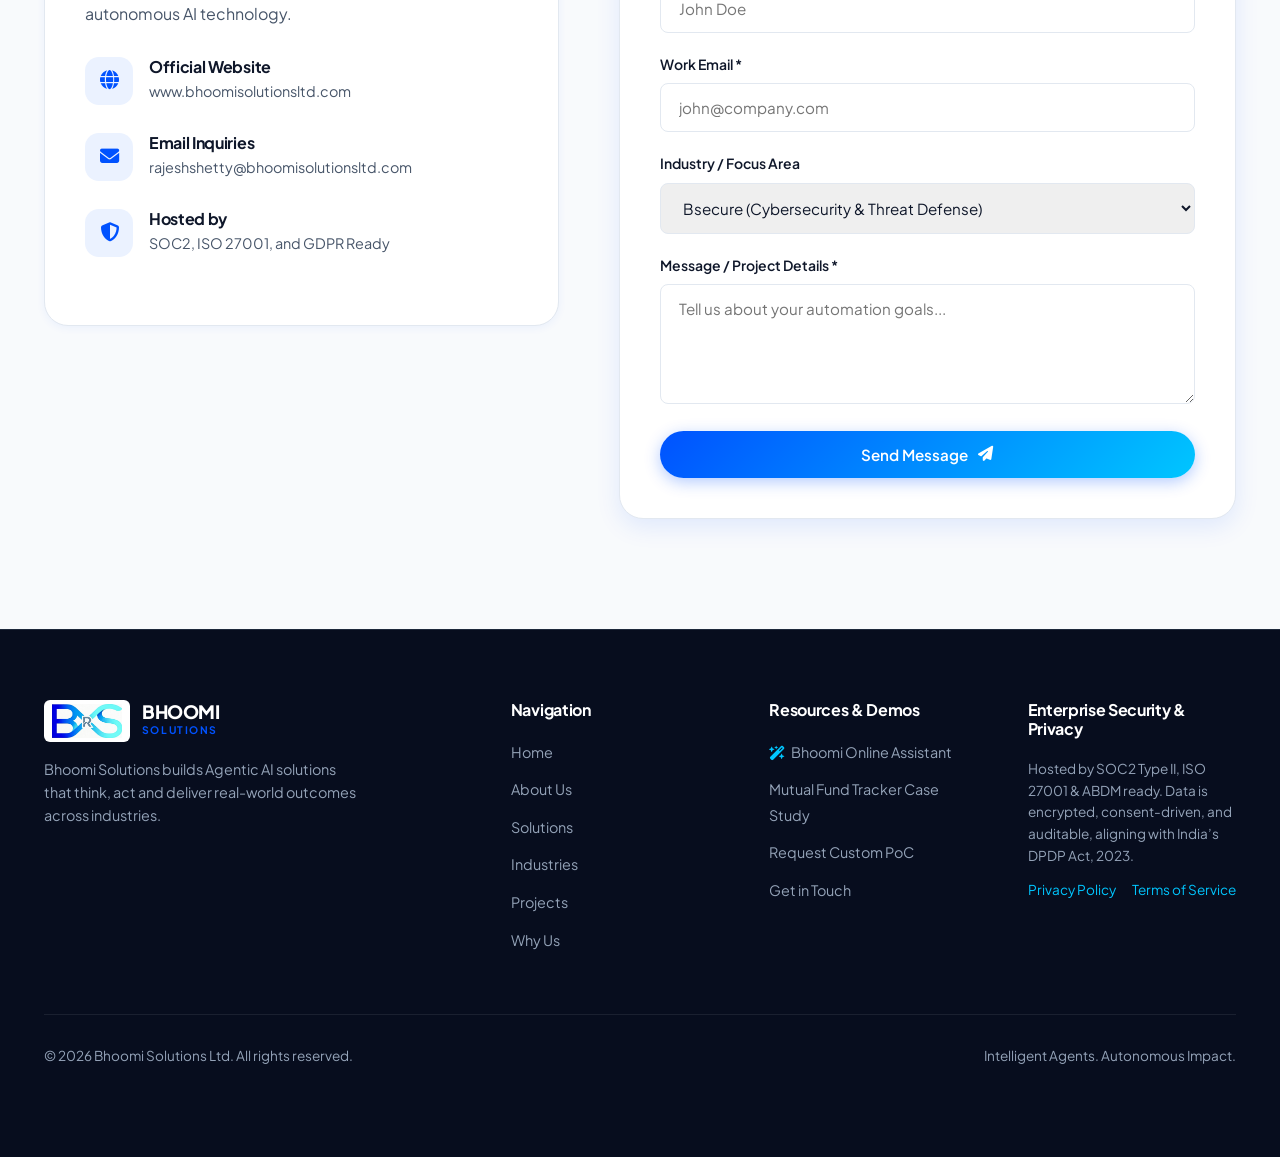
==== commit 2e1f40ee: "Add files via upload" ====
--- a/index.html
+++ b/index.html
@@ -52,13 +52,11 @@
 </head>
 <body>
 
+  <!-- DYNAMIC FESTIVE TOP RIBBON CONTAINER -->
+  <div class="festive-ribbon" id="festive-ribbon" style="display: none;"></div>
+
   <!-- HEADER / NAVBAR -->
   <header class="header" id="header">
-    <!-- Festive Banner Ribbon -->
-  <div id="festive-banner" class="festive-banner" style="display: none;">
-    <span id="festive-text"></span>
-  </div>
-    
     <div class="container nav-container">
       <a href="#home" class="logo">
         <div class="logo-icon">
@@ -767,7 +765,7 @@
   </div>
 
   <!-- JavaScript -->
-  <script src="main.js?v=20260925_lead_key_v2"></script>
+  <script src="main.js?v=20261005_festive_schedule_v4"></script>
 </body>
 </html>
 
--- a/styles.css
+++ b/styles.css
@@ -240,8 +240,7 @@
 .nav-links {
   display: flex;
   align-items: center;
-  gap: 20px;
-  flex-wrap: wrap;
+  gap: 32px;
   list-style: none;
   margin: 0;
   padding: 0;
@@ -1745,8 +1744,48 @@
   .checklist-grid { grid-template-columns: 1fr; }
   .projects-grid { grid-template-columns: 1fr; }
   .metrics-row { grid-template-columns: 1fr; }
-  .node-understand, .node-reason, .node-act, .node-learn { position: relative; top: auto; right: auto; bottom: auto; left: auto; margin-bottom: 8px; }
   .demo-modal-card { width: 100vw; height: 100vh; max-height: 100vh; border-radius: 0; }
+
+  /* Mobile Handset Responsive Adjustments */
+  .container { padding: 0 16px; }
+  .header { height: 72px; }
+  .nav-container { height: 72px; }
+  .brand-logo-img { height: 36px; }
+  .logo-title { font-size: 1rem; }
+  .logo-sub { font-size: 0.55rem; }
+  .section-title { font-size: 1.85rem; }
+  .section-subtitle { font-size: 0.92rem; }
+  .hero-title { font-size: 2.1rem; }
+  .hero-subtitle { font-size: 0.95rem; }
+  .hero { padding: 110px 0 60px 0; }
+
+  /* Demo Studio Modal Mobile Layout */
+  .demo-studio-header { padding: 12px 14px; flex-wrap: wrap; gap: 8px; }
+  .demo-studio-brand { gap: 8px; }
+  .demo-studio-badge { display: none; }
+  .demo-mode-tabs { width: 100%; order: 3; justify-content: flex-start; overflow-x: auto; padding-top: 4px; }
+  .demo-mode-btn { padding: 6px 12px; font-size: 0.78rem; white-space: nowrap; }
+  .demo-scenario-nav { padding: 8px 12px; gap: 6px; overflow-x: auto; -webkit-overflow-scrolling: touch; }
+  .scenario-chip { padding: 6px 12px; font-size: 0.76rem; white-space: nowrap; }
+  .demo-console-panel { padding: 12px; }
+  .chat-bubble { max-width: 90%; font-size: 0.88rem; }
+  .demo-input-bar-wrap { padding: 8px 12px; }
+  .demo-input-field { font-size: 0.85rem; }
+  .demo-studio-footer { padding: 10px 14px; flex-direction: column; align-items: stretch; gap: 8px; }
+  .demo-studio-footer-text { font-size: 0.78rem; text-align: center; }
+
+  /* Case Study Modal Mobile Layout */
+  #cs-metrics { grid-template-columns: 1fr !important; gap: 8px !important; }
+  .modal-card { padding: 24px 18px; margin: 10px; max-height: 90vh; }
+}
+
+@media (max-width: 480px) {
+  .hero-cta { flex-direction: column; width: 100%; }
+  .hero-cta .btn { width: 100%; }
+  .tab-btn { padding: 8px 14px; font-size: 0.82rem; }
+  .footer-grid { grid-template-columns: 1fr; gap: 30px; }
+  .footer-bottom { flex-direction: column; gap: 8px; text-align: center; }
+}
 /* ==========================================================================
    DYNAMIC FESTIVE TOP RIBBON BANNER STYLES
    ========================================================================== */
@@ -1768,6 +1807,16 @@
   justify-content: center;
 }
 
+.festive-ribbon.navratri-theme {
+  background: linear-gradient(90deg, #8E0E00 0%, #F00B51 35%, #FF8008 70%, #8E0E00 100%);
+  border-bottom: 2.5px solid #FFD700;
+}
+
+.festive-ribbon.dussehra-theme {
+  background: linear-gradient(90deg, #3A1C71 0%, #D76D77 50%, #FFAF7B 100%);
+  border-bottom: 2.5px solid #FFD700;
+}
+
 .festive-ribbon.ganesh-chaturthi-theme {
   background: linear-gradient(90deg, #4A000B 0%, #8E0E00 25%, #F00B51 50%, #FF8008 75%, #4A000B 100%);
   border-bottom: 2.5px solid #FFD700;
@@ -1887,22 +1936,3 @@
   }
 }
 
-/* ==========================================================================
-   TV / Ultra-Wide Display Rules (55"+ Screens)
-   ========================================================================== */
-@media screen and (min-width: 1920px) {
-  .nav-container {
-    max-width: 1400px;
-    margin: 0 auto;
-  }
-
-  .nav-links {
-    gap: 28px;
-    flex-wrap: nowrap;
-  }
-
-  .nav-link {
-    font-size: 1rem;
-  }
-}
-   
